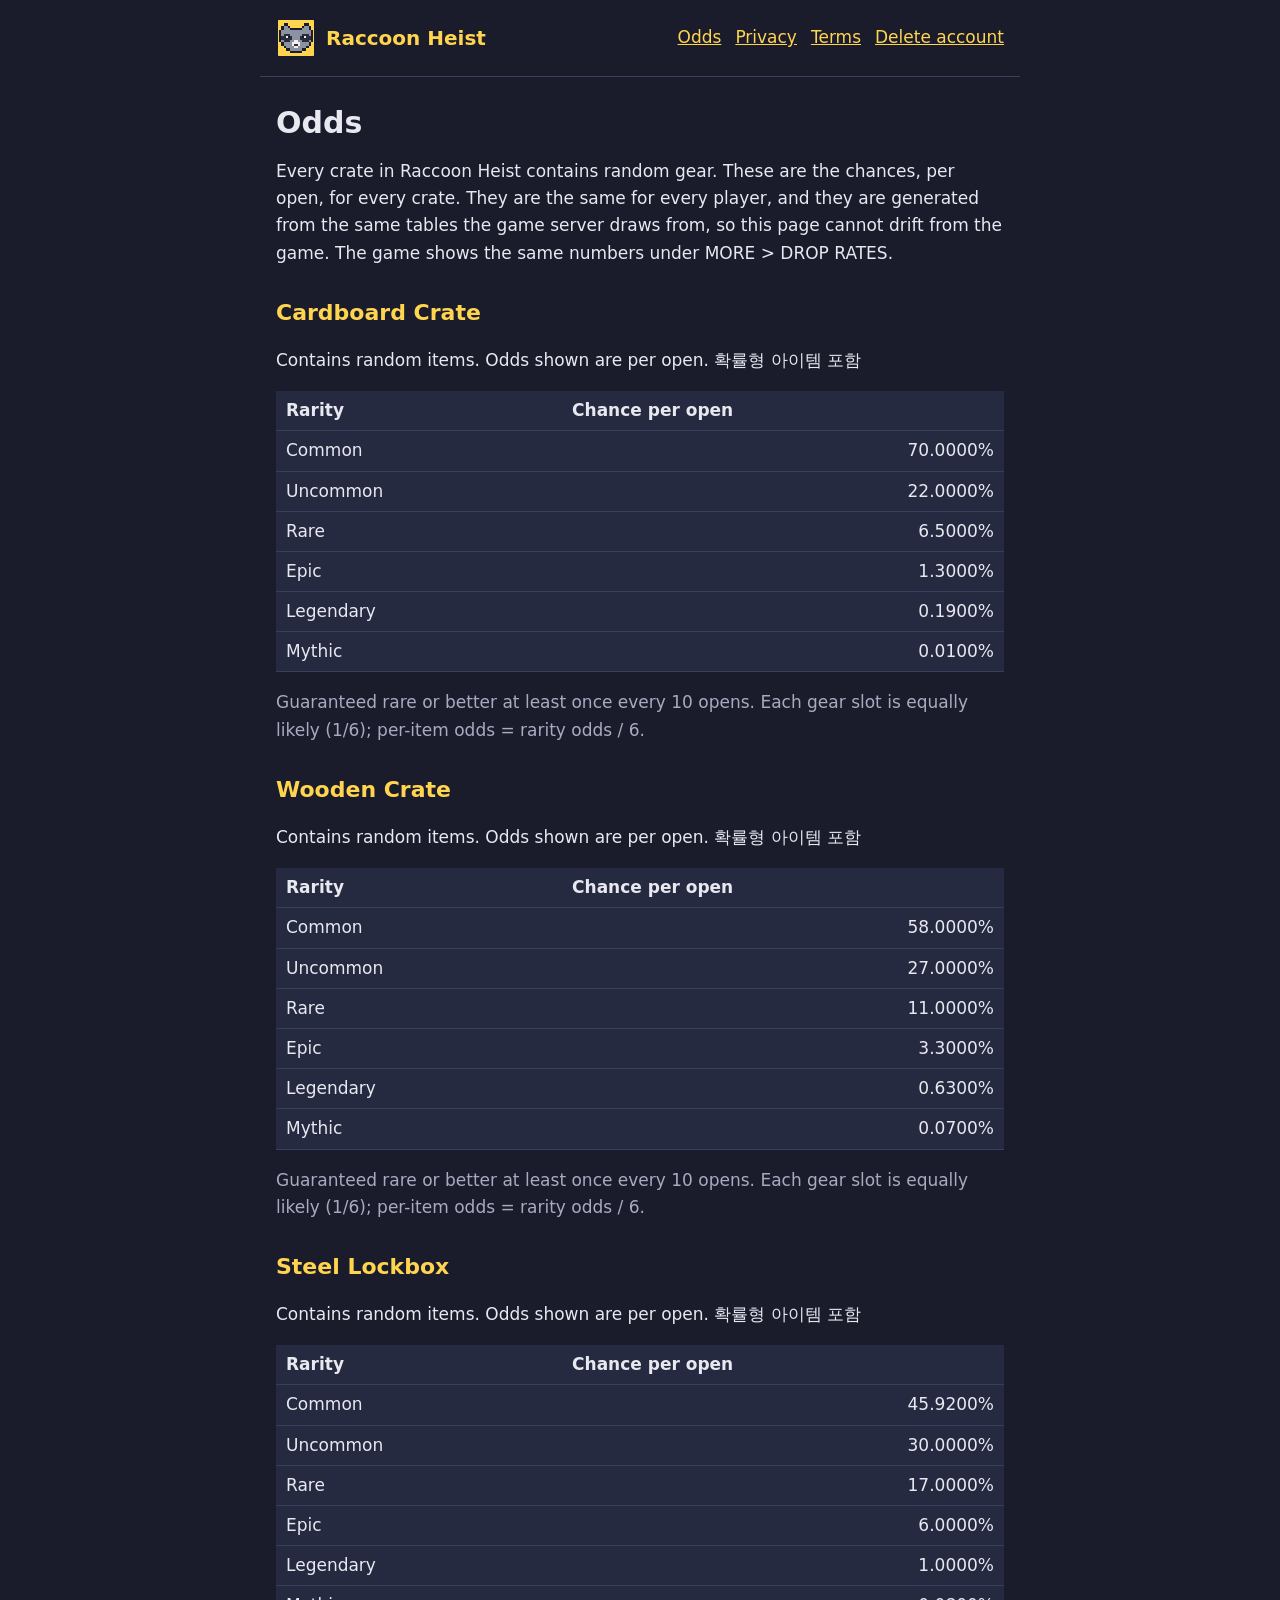
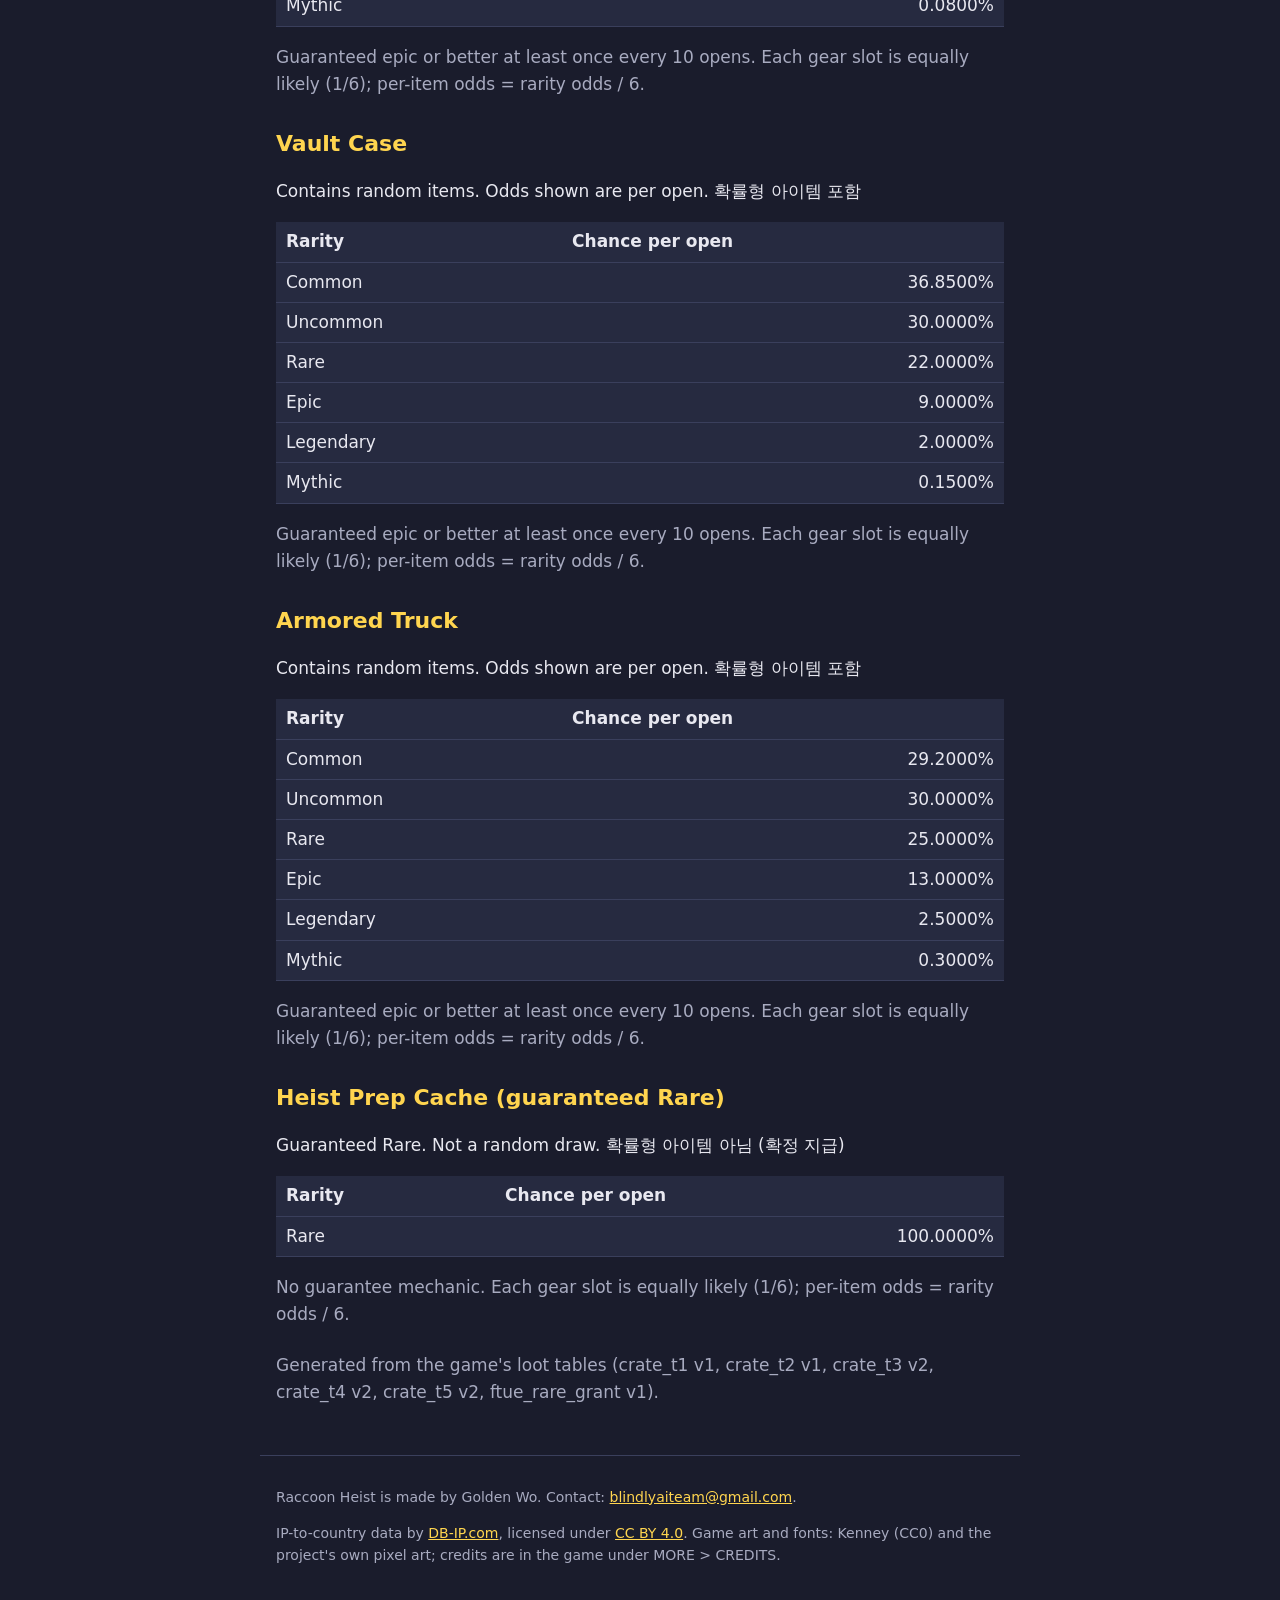
==== rates/index.html @ 93ea70d6 "site: publish from project-raccoon" ====
<!doctype html>
<html lang="en">
<head>
<meta charset="utf-8">
<meta name="viewport" content="width=device-width, initial-scale=1">
<title>Odds · Raccoon Heist</title>
<meta name="description" content="The published chance of every rarity in every crate of Raccoon Heist, generated from the game's own loot tables.">
<link rel="icon" type="image/png" href="/icon.png">
<link rel="stylesheet" href="/style.css">
</head>
<body>
<header>
  <a class="brand" href="/"><img src="/icon.png" alt="" width="40" height="40"> Raccoon Heist</a>
  <nav><a href="/rates/">Odds</a> <a href="/privacy/">Privacy</a> <a href="/terms/">Terms</a> <a href="/delete/">Delete account</a></nav>
</header>
<main>
<h1>Odds</h1>
<p>Every crate in Raccoon Heist contains random gear. These are the chances, per open, for every crate. They are the same for every player, and they are generated from the same tables the game server draws from, so this page cannot drift from the game. The game shows the same numbers under MORE &gt; DROP RATES.</p>
<section class="crate"><h2>Cardboard Crate</h2><p>Contains random items. Odds shown are per open. <span lang="ko">확률형 아이템 포함</span></p><table><thead><tr><th>Rarity</th><th class="num">Chance per open</th></tr></thead><tbody><tr><td>Common</td><td class="num">70.0000%</td></tr><tr><td>Uncommon</td><td class="num">22.0000%</td></tr><tr><td>Rare</td><td class="num">6.5000%</td></tr><tr><td>Epic</td><td class="num">1.3000%</td></tr><tr><td>Legendary</td><td class="num">0.1900%</td></tr><tr><td>Mythic</td><td class="num">0.0100%</td></tr></tbody></table><p class="muted">Guaranteed rare or better at least once every 10 opens. Each gear slot is equally likely (1/6); per-item odds = rarity odds / 6.</p></section>
<section class="crate"><h2>Wooden Crate</h2><p>Contains random items. Odds shown are per open. <span lang="ko">확률형 아이템 포함</span></p><table><thead><tr><th>Rarity</th><th class="num">Chance per open</th></tr></thead><tbody><tr><td>Common</td><td class="num">58.0000%</td></tr><tr><td>Uncommon</td><td class="num">27.0000%</td></tr><tr><td>Rare</td><td class="num">11.0000%</td></tr><tr><td>Epic</td><td class="num">3.3000%</td></tr><tr><td>Legendary</td><td class="num">0.6300%</td></tr><tr><td>Mythic</td><td class="num">0.0700%</td></tr></tbody></table><p class="muted">Guaranteed rare or better at least once every 10 opens. Each gear slot is equally likely (1/6); per-item odds = rarity odds / 6.</p></section>
<section class="crate"><h2>Steel Lockbox</h2><p>Contains random items. Odds shown are per open. <span lang="ko">확률형 아이템 포함</span></p><table><thead><tr><th>Rarity</th><th class="num">Chance per open</th></tr></thead><tbody><tr><td>Common</td><td class="num">45.9200%</td></tr><tr><td>Uncommon</td><td class="num">30.0000%</td></tr><tr><td>Rare</td><td class="num">17.0000%</td></tr><tr><td>Epic</td><td class="num">6.0000%</td></tr><tr><td>Legendary</td><td class="num">1.0000%</td></tr><tr><td>Mythic</td><td class="num">0.0800%</td></tr></tbody></table><p class="muted">Guaranteed epic or better at least once every 10 opens. Each gear slot is equally likely (1/6); per-item odds = rarity odds / 6.</p></section>
<section class="crate"><h2>Vault Case</h2><p>Contains random items. Odds shown are per open. <span lang="ko">확률형 아이템 포함</span></p><table><thead><tr><th>Rarity</th><th class="num">Chance per open</th></tr></thead><tbody><tr><td>Common</td><td class="num">36.8500%</td></tr><tr><td>Uncommon</td><td class="num">30.0000%</td></tr><tr><td>Rare</td><td class="num">22.0000%</td></tr><tr><td>Epic</td><td class="num">9.0000%</td></tr><tr><td>Legendary</td><td class="num">2.0000%</td></tr><tr><td>Mythic</td><td class="num">0.1500%</td></tr></tbody></table><p class="muted">Guaranteed epic or better at least once every 10 opens. Each gear slot is equally likely (1/6); per-item odds = rarity odds / 6.</p></section>
<section class="crate"><h2>Armored Truck</h2><p>Contains random items. Odds shown are per open. <span lang="ko">확률형 아이템 포함</span></p><table><thead><tr><th>Rarity</th><th class="num">Chance per open</th></tr></thead><tbody><tr><td>Common</td><td class="num">29.2000%</td></tr><tr><td>Uncommon</td><td class="num">30.0000%</td></tr><tr><td>Rare</td><td class="num">25.0000%</td></tr><tr><td>Epic</td><td class="num">13.0000%</td></tr><tr><td>Legendary</td><td class="num">2.5000%</td></tr><tr><td>Mythic</td><td class="num">0.3000%</td></tr></tbody></table><p class="muted">Guaranteed epic or better at least once every 10 opens. Each gear slot is equally likely (1/6); per-item odds = rarity odds / 6.</p></section>
<section class="crate"><h2>Heist Prep Cache (guaranteed Rare)</h2><p>Guaranteed Rare. Not a random draw. <span lang="ko">확률형 아이템 아님 (확정 지급)</span></p><table><thead><tr><th>Rarity</th><th class="num">Chance per open</th></tr></thead><tbody><tr><td>Rare</td><td class="num">100.0000%</td></tr></tbody></table><p class="muted">No guarantee mechanic. Each gear slot is equally likely (1/6); per-item odds = rarity odds / 6.</p></section>
<p class="muted">Generated from the game's loot tables (crate_t1 v1, crate_t2 v1, crate_t3 v2, crate_t4 v2, crate_t5 v2, ftue_rare_grant v1).</p>

</main>
<footer>
  <p>Raccoon Heist is made by Golden Wo. Contact: <a href="mailto:blindlyaiteam@gmail.com">blindlyaiteam@gmail.com</a>.</p>
  <p>IP-to-country data by <a href="https://db-ip.com">DB-IP.com</a>, licensed under <a href="https://creativecommons.org/licenses/by/4.0/">CC BY 4.0</a>. Game art and fonts: Kenney (CC0) and the project's own pixel art; credits are in the game under MORE &gt; CREDITS.</p>
</footer>
</body>
</html>
---- style.css ----
:root { --ink: #1a1c2c; --panel: #262a40; --text: #e8e8f0; --muted: #a8abc0; --gold: #ffd54f; --line: #3a3f5c; }
* { box-sizing: border-box; }
body { margin: 0; background: var(--ink); color: var(--text); font: 17px/1.6 system-ui, -apple-system, "Segoe UI", Roboto, sans-serif; }
header, main, footer { max-width: 760px; margin: 0 auto; padding: 0 16px; }
header { display: flex; flex-wrap: wrap; gap: 12px; align-items: center; justify-content: space-between; padding-top: 18px; padding-bottom: 18px; border-bottom: 1px solid var(--line); }
.brand { display: flex; align-items: center; gap: 10px; color: var(--gold); font-weight: 700; font-size: 20px; text-decoration: none; }
.brand img { image-rendering: pixelated; border-radius: 8px; }
nav { display: flex; flex-wrap: wrap; gap: 14px; }
a { color: var(--gold); }
h1 { font-size: 30px; line-height: 1.2; margin: 28px 0 8px; }
h2 { font-size: 22px; margin: 28px 0 8px; color: var(--gold); }
h3 { font-size: 18px; margin: 20px 0 6px; }
.updated, .muted { color: var(--muted); }
table { border-collapse: collapse; width: 100%; margin: 8px 0 4px; background: var(--panel); }
th, td { text-align: left; padding: 6px 10px; border-bottom: 1px solid var(--line); }
td.num { font-variant-numeric: tabular-nums; text-align: right; }
.crate { margin-bottom: 24px; }
.note { background: var(--panel); border-left: 4px solid var(--gold); padding: 10px 14px; }
footer { margin-top: 48px; padding-top: 16px; padding-bottom: 32px; border-top: 1px solid var(--line); color: var(--muted); font-size: 14px; }
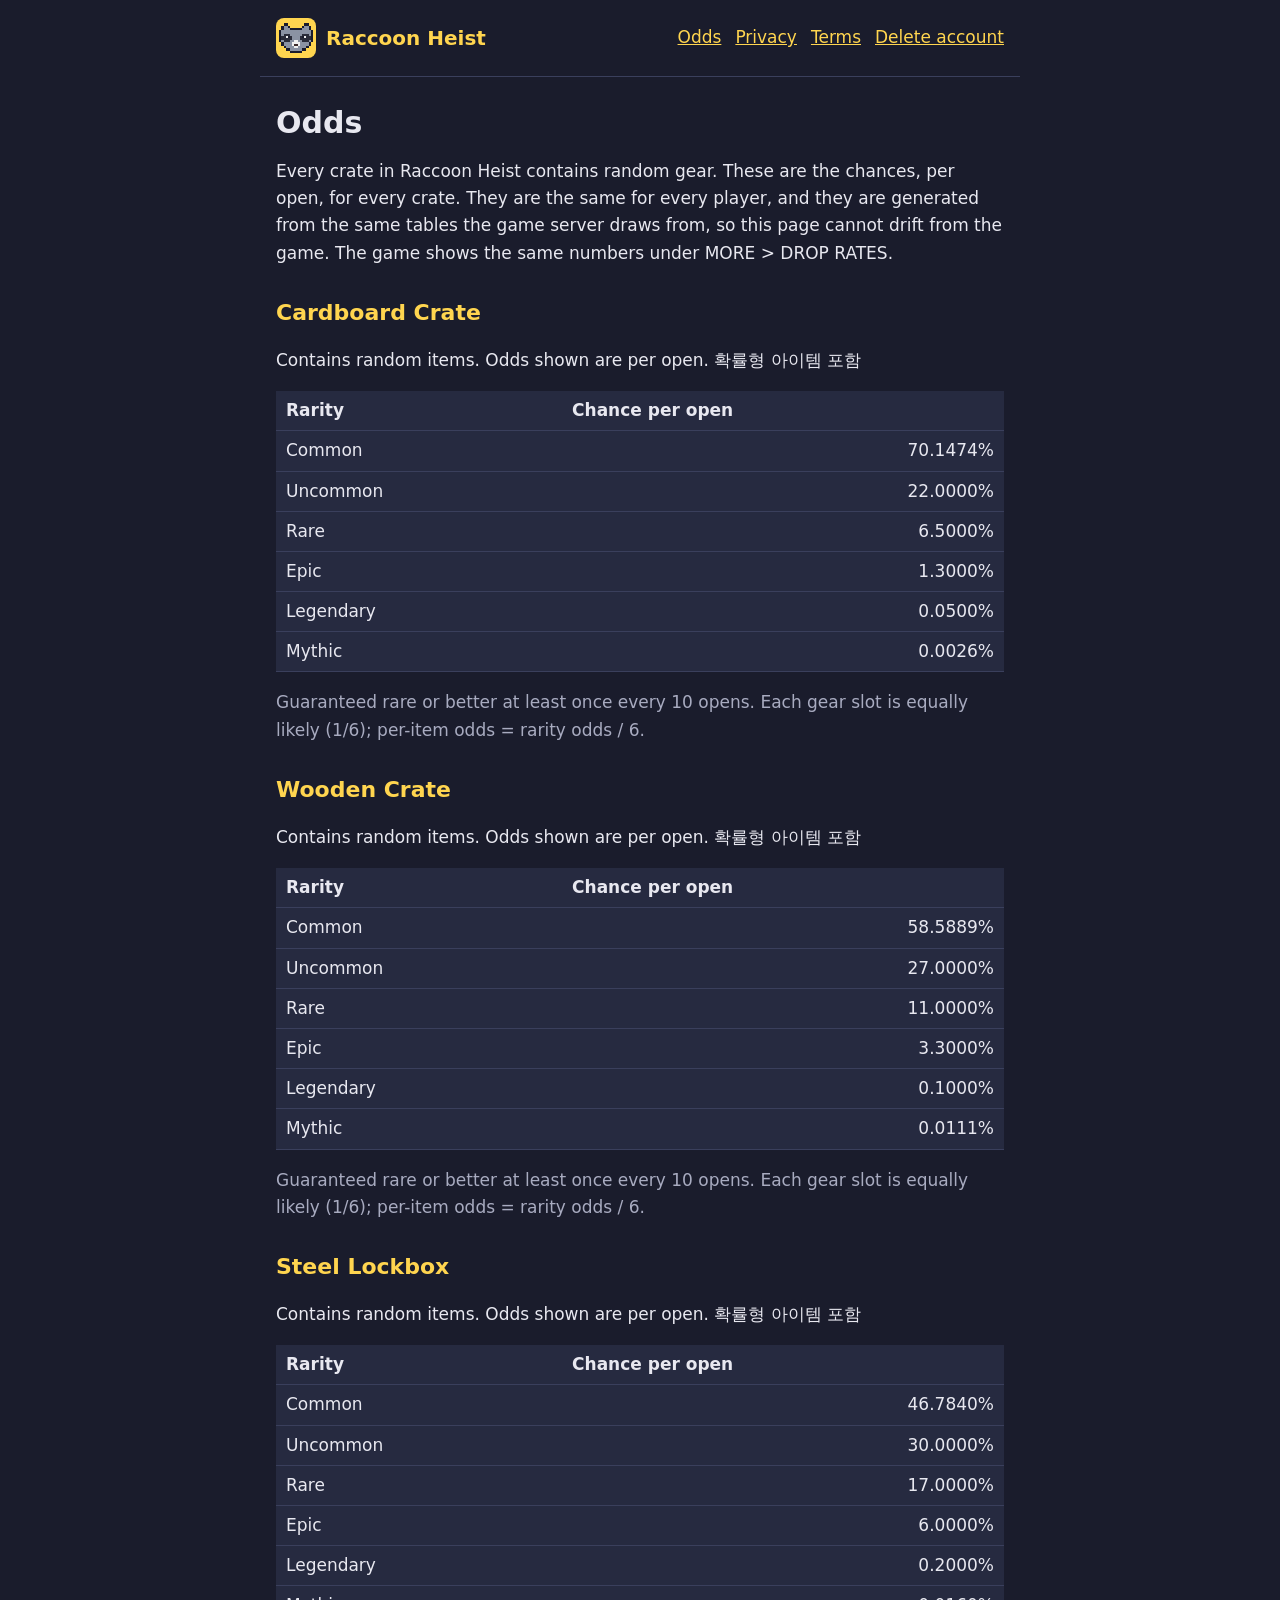
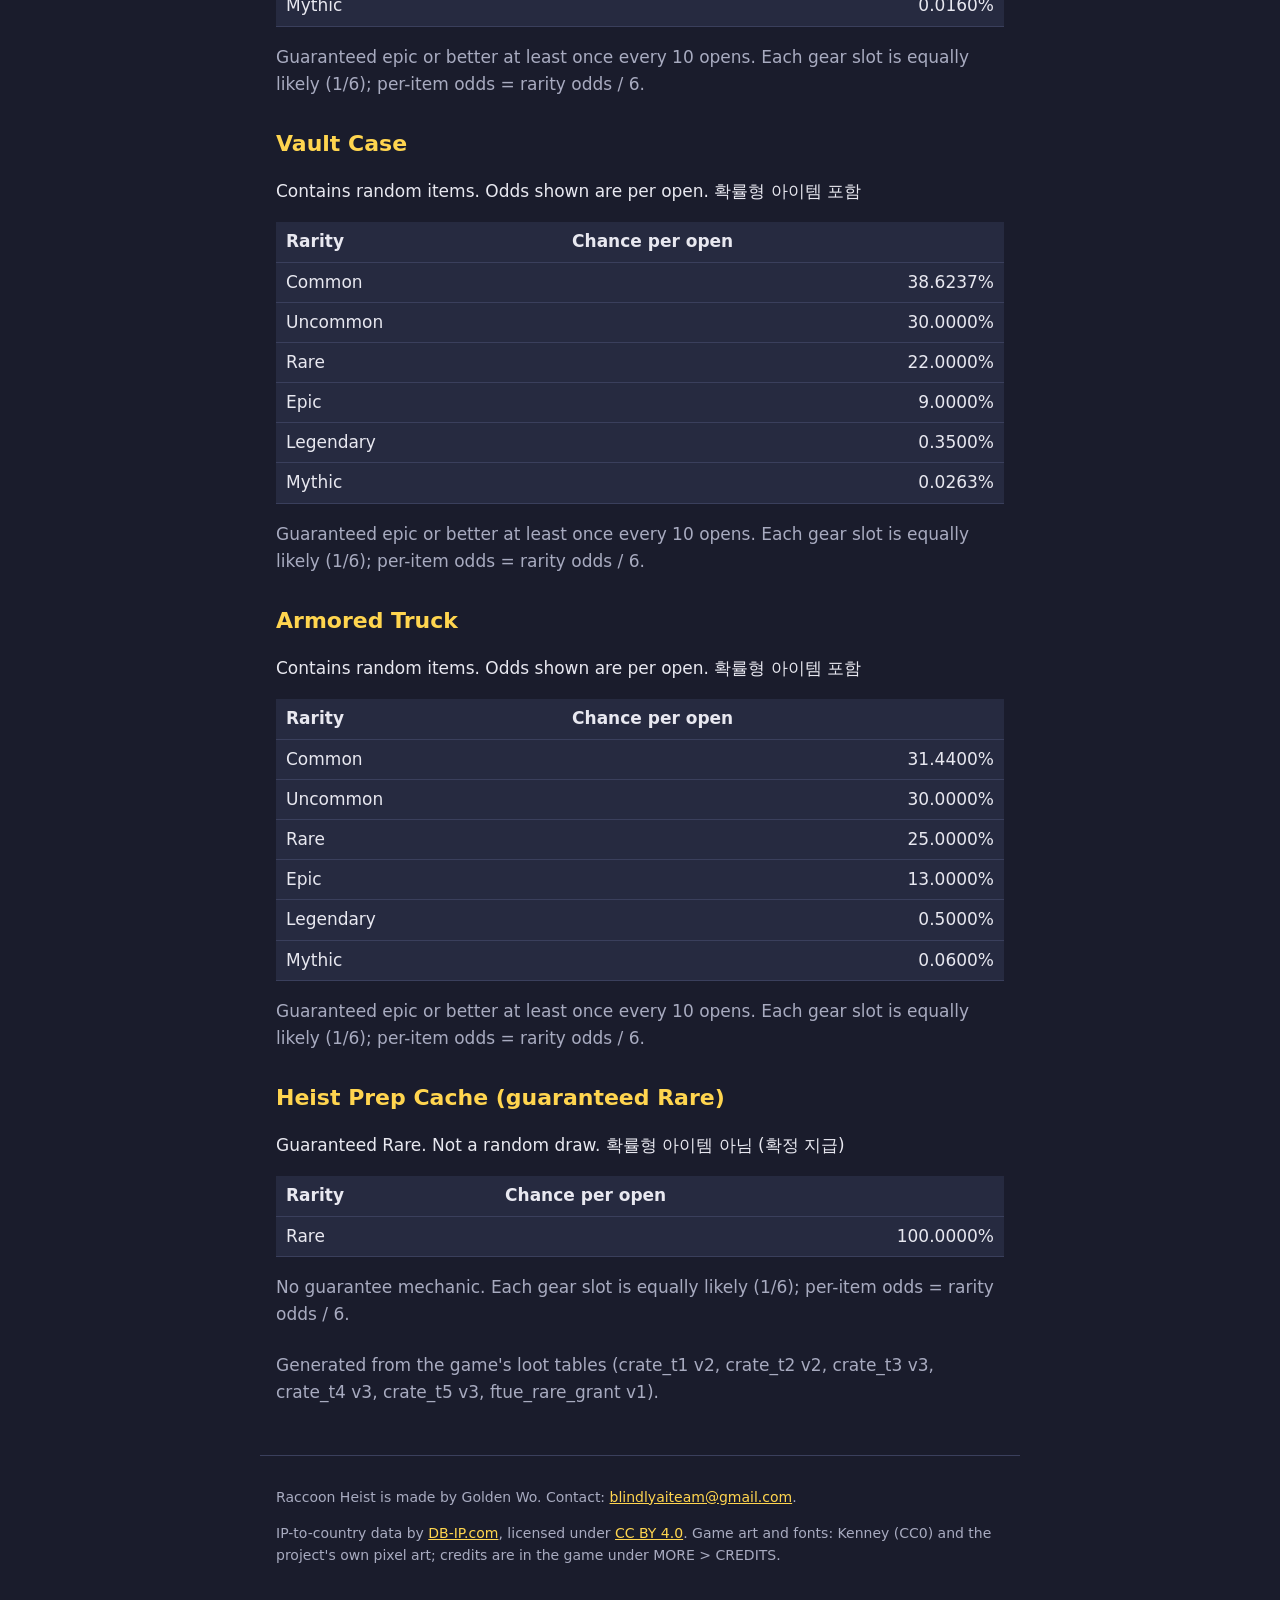
==== commit 906281de: "site: publish from project-raccoon" ====
--- a/rates/index.html
+++ b/rates/index.html
@@ -16,13 +16,13 @@
 <main>
 <h1>Odds</h1>
 <p>Every crate in Raccoon Heist contains random gear. These are the chances, per open, for every crate. They are the same for every player, and they are generated from the same tables the game server draws from, so this page cannot drift from the game. The game shows the same numbers under MORE &gt; DROP RATES.</p>
-<section class="crate"><h2>Cardboard Crate</h2><p>Contains random items. Odds shown are per open. <span lang="ko">확률형 아이템 포함</span></p><table><thead><tr><th>Rarity</th><th class="num">Chance per open</th></tr></thead><tbody><tr><td>Common</td><td class="num">70.0000%</td></tr><tr><td>Uncommon</td><td class="num">22.0000%</td></tr><tr><td>Rare</td><td class="num">6.5000%</td></tr><tr><td>Epic</td><td class="num">1.3000%</td></tr><tr><td>Legendary</td><td class="num">0.1900%</td></tr><tr><td>Mythic</td><td class="num">0.0100%</td></tr></tbody></table><p class="muted">Guaranteed rare or better at least once every 10 opens. Each gear slot is equally likely (1/6); per-item odds = rarity odds / 6.</p></section>
-<section class="crate"><h2>Wooden Crate</h2><p>Contains random items. Odds shown are per open. <span lang="ko">확률형 아이템 포함</span></p><table><thead><tr><th>Rarity</th><th class="num">Chance per open</th></tr></thead><tbody><tr><td>Common</td><td class="num">58.0000%</td></tr><tr><td>Uncommon</td><td class="num">27.0000%</td></tr><tr><td>Rare</td><td class="num">11.0000%</td></tr><tr><td>Epic</td><td class="num">3.3000%</td></tr><tr><td>Legendary</td><td class="num">0.6300%</td></tr><tr><td>Mythic</td><td class="num">0.0700%</td></tr></tbody></table><p class="muted">Guaranteed rare or better at least once every 10 opens. Each gear slot is equally likely (1/6); per-item odds = rarity odds / 6.</p></section>
-<section class="crate"><h2>Steel Lockbox</h2><p>Contains random items. Odds shown are per open. <span lang="ko">확률형 아이템 포함</span></p><table><thead><tr><th>Rarity</th><th class="num">Chance per open</th></tr></thead><tbody><tr><td>Common</td><td class="num">45.9200%</td></tr><tr><td>Uncommon</td><td class="num">30.0000%</td></tr><tr><td>Rare</td><td class="num">17.0000%</td></tr><tr><td>Epic</td><td class="num">6.0000%</td></tr><tr><td>Legendary</td><td class="num">1.0000%</td></tr><tr><td>Mythic</td><td class="num">0.0800%</td></tr></tbody></table><p class="muted">Guaranteed epic or better at least once every 10 opens. Each gear slot is equally likely (1/6); per-item odds = rarity odds / 6.</p></section>
-<section class="crate"><h2>Vault Case</h2><p>Contains random items. Odds shown are per open. <span lang="ko">확률형 아이템 포함</span></p><table><thead><tr><th>Rarity</th><th class="num">Chance per open</th></tr></thead><tbody><tr><td>Common</td><td class="num">36.8500%</td></tr><tr><td>Uncommon</td><td class="num">30.0000%</td></tr><tr><td>Rare</td><td class="num">22.0000%</td></tr><tr><td>Epic</td><td class="num">9.0000%</td></tr><tr><td>Legendary</td><td class="num">2.0000%</td></tr><tr><td>Mythic</td><td class="num">0.1500%</td></tr></tbody></table><p class="muted">Guaranteed epic or better at least once every 10 opens. Each gear slot is equally likely (1/6); per-item odds = rarity odds / 6.</p></section>
-<section class="crate"><h2>Armored Truck</h2><p>Contains random items. Odds shown are per open. <span lang="ko">확률형 아이템 포함</span></p><table><thead><tr><th>Rarity</th><th class="num">Chance per open</th></tr></thead><tbody><tr><td>Common</td><td class="num">29.2000%</td></tr><tr><td>Uncommon</td><td class="num">30.0000%</td></tr><tr><td>Rare</td><td class="num">25.0000%</td></tr><tr><td>Epic</td><td class="num">13.0000%</td></tr><tr><td>Legendary</td><td class="num">2.5000%</td></tr><tr><td>Mythic</td><td class="num">0.3000%</td></tr></tbody></table><p class="muted">Guaranteed epic or better at least once every 10 opens. Each gear slot is equally likely (1/6); per-item odds = rarity odds / 6.</p></section>
+<section class="crate"><h2>Cardboard Crate</h2><p>Contains random items. Odds shown are per open. <span lang="ko">확률형 아이템 포함</span></p><table><thead><tr><th>Rarity</th><th class="num">Chance per open</th></tr></thead><tbody><tr><td>Common</td><td class="num">70.1474%</td></tr><tr><td>Uncommon</td><td class="num">22.0000%</td></tr><tr><td>Rare</td><td class="num">6.5000%</td></tr><tr><td>Epic</td><td class="num">1.3000%</td></tr><tr><td>Legendary</td><td class="num">0.0500%</td></tr><tr><td>Mythic</td><td class="num">0.0026%</td></tr></tbody></table><p class="muted">Guaranteed rare or better at least once every 10 opens. Each gear slot is equally likely (1/6); per-item odds = rarity odds / 6.</p></section>
+<section class="crate"><h2>Wooden Crate</h2><p>Contains random items. Odds shown are per open. <span lang="ko">확률형 아이템 포함</span></p><table><thead><tr><th>Rarity</th><th class="num">Chance per open</th></tr></thead><tbody><tr><td>Common</td><td class="num">58.5889%</td></tr><tr><td>Uncommon</td><td class="num">27.0000%</td></tr><tr><td>Rare</td><td class="num">11.0000%</td></tr><tr><td>Epic</td><td class="num">3.3000%</td></tr><tr><td>Legendary</td><td class="num">0.1000%</td></tr><tr><td>Mythic</td><td class="num">0.0111%</td></tr></tbody></table><p class="muted">Guaranteed rare or better at least once every 10 opens. Each gear slot is equally likely (1/6); per-item odds = rarity odds / 6.</p></section>
+<section class="crate"><h2>Steel Lockbox</h2><p>Contains random items. Odds shown are per open. <span lang="ko">확률형 아이템 포함</span></p><table><thead><tr><th>Rarity</th><th class="num">Chance per open</th></tr></thead><tbody><tr><td>Common</td><td class="num">46.7840%</td></tr><tr><td>Uncommon</td><td class="num">30.0000%</td></tr><tr><td>Rare</td><td class="num">17.0000%</td></tr><tr><td>Epic</td><td class="num">6.0000%</td></tr><tr><td>Legendary</td><td class="num">0.2000%</td></tr><tr><td>Mythic</td><td class="num">0.0160%</td></tr></tbody></table><p class="muted">Guaranteed epic or better at least once every 10 opens. Each gear slot is equally likely (1/6); per-item odds = rarity odds / 6.</p></section>
+<section class="crate"><h2>Vault Case</h2><p>Contains random items. Odds shown are per open. <span lang="ko">확률형 아이템 포함</span></p><table><thead><tr><th>Rarity</th><th class="num">Chance per open</th></tr></thead><tbody><tr><td>Common</td><td class="num">38.6237%</td></tr><tr><td>Uncommon</td><td class="num">30.0000%</td></tr><tr><td>Rare</td><td class="num">22.0000%</td></tr><tr><td>Epic</td><td class="num">9.0000%</td></tr><tr><td>Legendary</td><td class="num">0.3500%</td></tr><tr><td>Mythic</td><td class="num">0.0263%</td></tr></tbody></table><p class="muted">Guaranteed epic or better at least once every 10 opens. Each gear slot is equally likely (1/6); per-item odds = rarity odds / 6.</p></section>
+<section class="crate"><h2>Armored Truck</h2><p>Contains random items. Odds shown are per open. <span lang="ko">확률형 아이템 포함</span></p><table><thead><tr><th>Rarity</th><th class="num">Chance per open</th></tr></thead><tbody><tr><td>Common</td><td class="num">31.4400%</td></tr><tr><td>Uncommon</td><td class="num">30.0000%</td></tr><tr><td>Rare</td><td class="num">25.0000%</td></tr><tr><td>Epic</td><td class="num">13.0000%</td></tr><tr><td>Legendary</td><td class="num">0.5000%</td></tr><tr><td>Mythic</td><td class="num">0.0600%</td></tr></tbody></table><p class="muted">Guaranteed epic or better at least once every 10 opens. Each gear slot is equally likely (1/6); per-item odds = rarity odds / 6.</p></section>
 <section class="crate"><h2>Heist Prep Cache (guaranteed Rare)</h2><p>Guaranteed Rare. Not a random draw. <span lang="ko">확률형 아이템 아님 (확정 지급)</span></p><table><thead><tr><th>Rarity</th><th class="num">Chance per open</th></tr></thead><tbody><tr><td>Rare</td><td class="num">100.0000%</td></tr></tbody></table><p class="muted">No guarantee mechanic. Each gear slot is equally likely (1/6); per-item odds = rarity odds / 6.</p></section>
-<p class="muted">Generated from the game's loot tables (crate_t1 v1, crate_t2 v1, crate_t3 v2, crate_t4 v2, crate_t5 v2, ftue_rare_grant v1).</p>
+<p class="muted">Generated from the game's loot tables (crate_t1 v2, crate_t2 v2, crate_t3 v3, crate_t4 v3, crate_t5 v3, ftue_rare_grant v1).</p>
 
 </main>
 <footer>
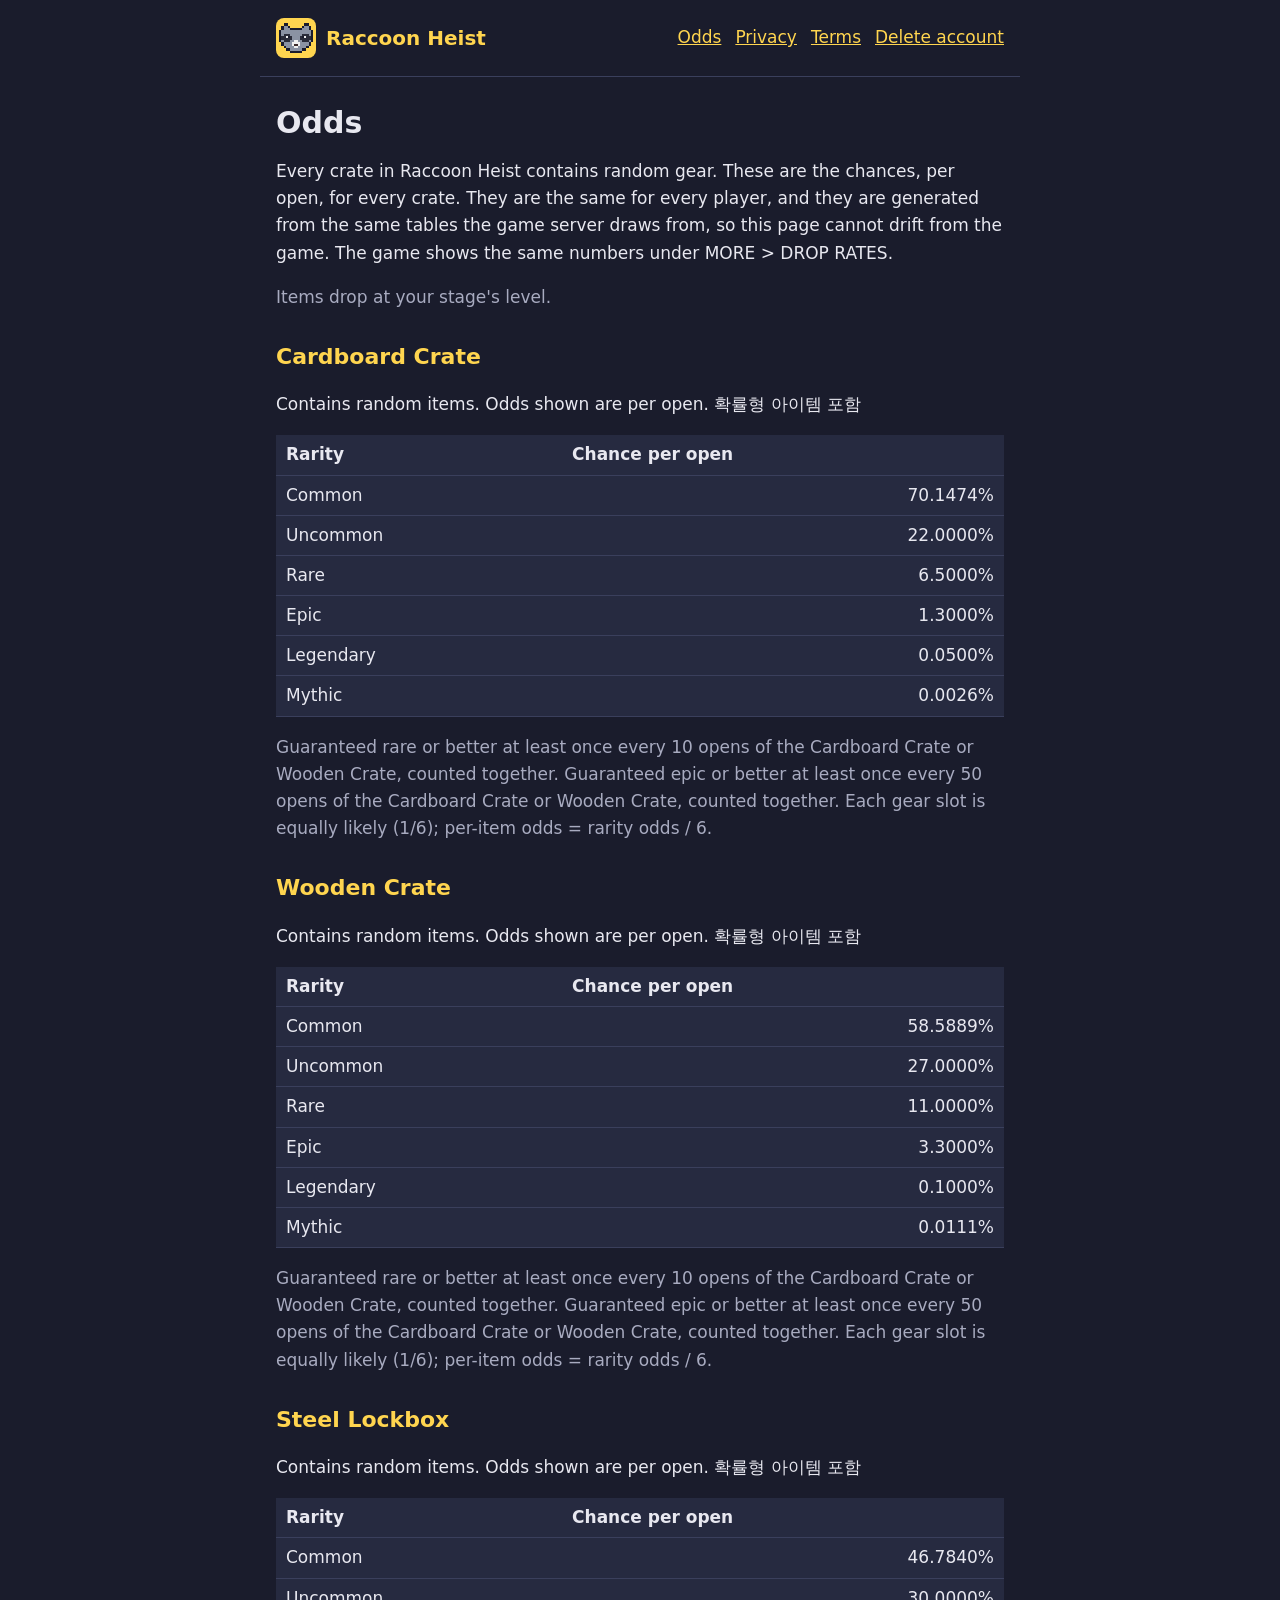
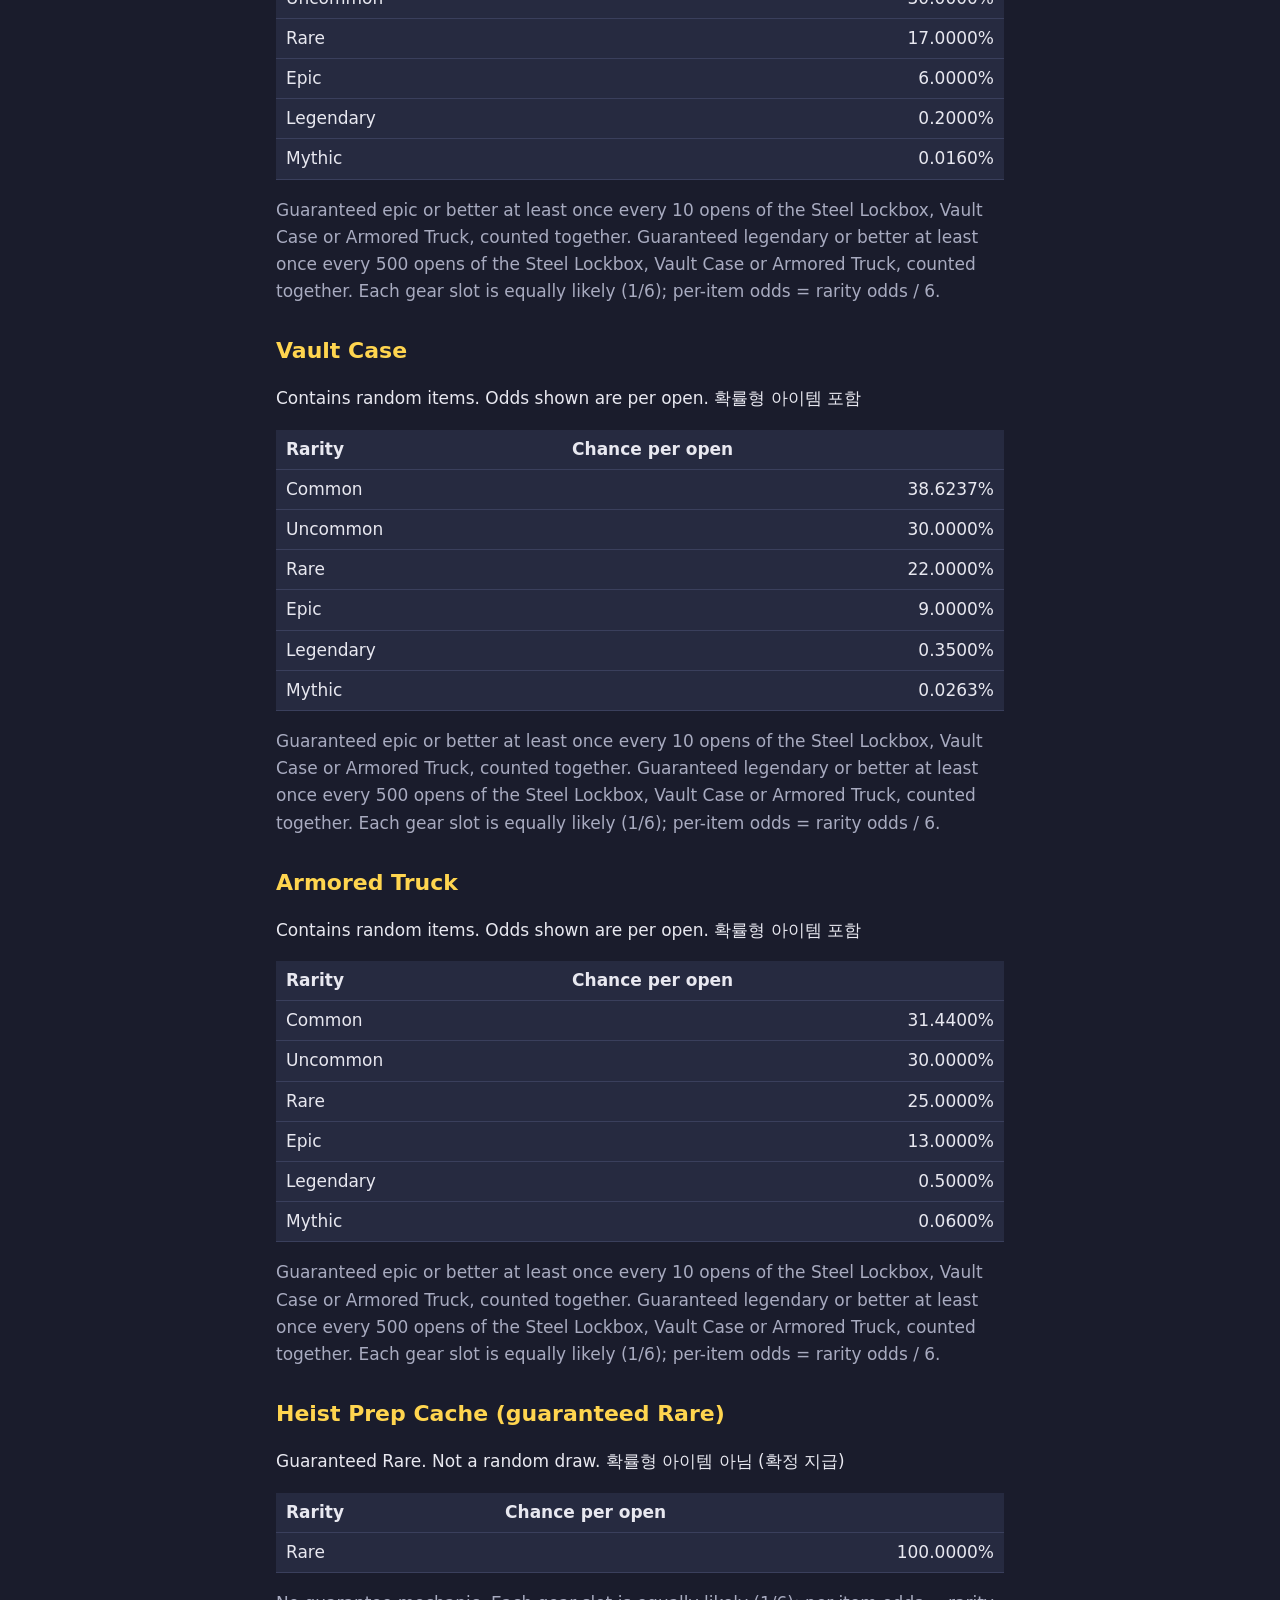
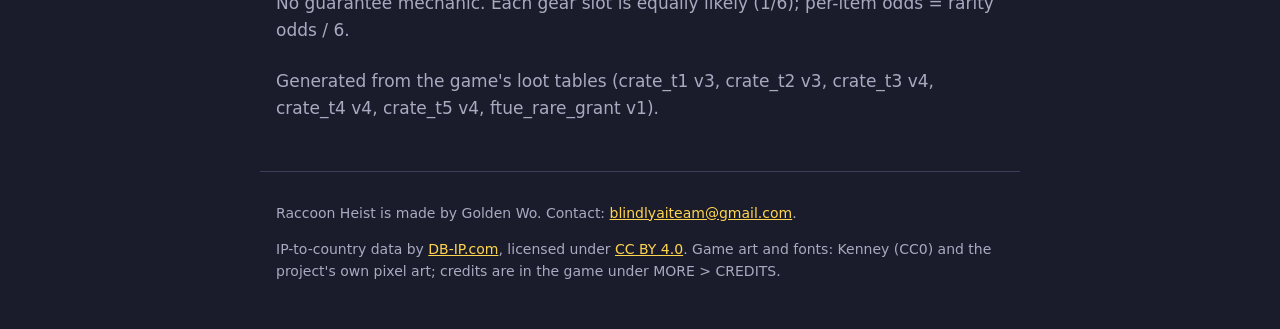
==== commit 5efed335: "site: publish from project-raccoon" ====
--- a/rates/index.html
+++ b/rates/index.html
@@ -16,13 +16,14 @@
 <main>
 <h1>Odds</h1>
 <p>Every crate in Raccoon Heist contains random gear. These are the chances, per open, for every crate. They are the same for every player, and they are generated from the same tables the game server draws from, so this page cannot drift from the game. The game shows the same numbers under MORE &gt; DROP RATES.</p>
-<section class="crate"><h2>Cardboard Crate</h2><p>Contains random items. Odds shown are per open. <span lang="ko">확률형 아이템 포함</span></p><table><thead><tr><th>Rarity</th><th class="num">Chance per open</th></tr></thead><tbody><tr><td>Common</td><td class="num">70.1474%</td></tr><tr><td>Uncommon</td><td class="num">22.0000%</td></tr><tr><td>Rare</td><td class="num">6.5000%</td></tr><tr><td>Epic</td><td class="num">1.3000%</td></tr><tr><td>Legendary</td><td class="num">0.0500%</td></tr><tr><td>Mythic</td><td class="num">0.0026%</td></tr></tbody></table><p class="muted">Guaranteed rare or better at least once every 10 opens. Each gear slot is equally likely (1/6); per-item odds = rarity odds / 6.</p></section>
-<section class="crate"><h2>Wooden Crate</h2><p>Contains random items. Odds shown are per open. <span lang="ko">확률형 아이템 포함</span></p><table><thead><tr><th>Rarity</th><th class="num">Chance per open</th></tr></thead><tbody><tr><td>Common</td><td class="num">58.5889%</td></tr><tr><td>Uncommon</td><td class="num">27.0000%</td></tr><tr><td>Rare</td><td class="num">11.0000%</td></tr><tr><td>Epic</td><td class="num">3.3000%</td></tr><tr><td>Legendary</td><td class="num">0.1000%</td></tr><tr><td>Mythic</td><td class="num">0.0111%</td></tr></tbody></table><p class="muted">Guaranteed rare or better at least once every 10 opens. Each gear slot is equally likely (1/6); per-item odds = rarity odds / 6.</p></section>
-<section class="crate"><h2>Steel Lockbox</h2><p>Contains random items. Odds shown are per open. <span lang="ko">확률형 아이템 포함</span></p><table><thead><tr><th>Rarity</th><th class="num">Chance per open</th></tr></thead><tbody><tr><td>Common</td><td class="num">46.7840%</td></tr><tr><td>Uncommon</td><td class="num">30.0000%</td></tr><tr><td>Rare</td><td class="num">17.0000%</td></tr><tr><td>Epic</td><td class="num">6.0000%</td></tr><tr><td>Legendary</td><td class="num">0.2000%</td></tr><tr><td>Mythic</td><td class="num">0.0160%</td></tr></tbody></table><p class="muted">Guaranteed epic or better at least once every 10 opens. Each gear slot is equally likely (1/6); per-item odds = rarity odds / 6.</p></section>
-<section class="crate"><h2>Vault Case</h2><p>Contains random items. Odds shown are per open. <span lang="ko">확률형 아이템 포함</span></p><table><thead><tr><th>Rarity</th><th class="num">Chance per open</th></tr></thead><tbody><tr><td>Common</td><td class="num">38.6237%</td></tr><tr><td>Uncommon</td><td class="num">30.0000%</td></tr><tr><td>Rare</td><td class="num">22.0000%</td></tr><tr><td>Epic</td><td class="num">9.0000%</td></tr><tr><td>Legendary</td><td class="num">0.3500%</td></tr><tr><td>Mythic</td><td class="num">0.0263%</td></tr></tbody></table><p class="muted">Guaranteed epic or better at least once every 10 opens. Each gear slot is equally likely (1/6); per-item odds = rarity odds / 6.</p></section>
-<section class="crate"><h2>Armored Truck</h2><p>Contains random items. Odds shown are per open. <span lang="ko">확률형 아이템 포함</span></p><table><thead><tr><th>Rarity</th><th class="num">Chance per open</th></tr></thead><tbody><tr><td>Common</td><td class="num">31.4400%</td></tr><tr><td>Uncommon</td><td class="num">30.0000%</td></tr><tr><td>Rare</td><td class="num">25.0000%</td></tr><tr><td>Epic</td><td class="num">13.0000%</td></tr><tr><td>Legendary</td><td class="num">0.5000%</td></tr><tr><td>Mythic</td><td class="num">0.0600%</td></tr></tbody></table><p class="muted">Guaranteed epic or better at least once every 10 opens. Each gear slot is equally likely (1/6); per-item odds = rarity odds / 6.</p></section>
+<p class="muted">Items drop at your stage's level.</p>
+<section class="crate"><h2>Cardboard Crate</h2><p>Contains random items. Odds shown are per open. <span lang="ko">확률형 아이템 포함</span></p><table><thead><tr><th>Rarity</th><th class="num">Chance per open</th></tr></thead><tbody><tr><td>Common</td><td class="num">70.1474%</td></tr><tr><td>Uncommon</td><td class="num">22.0000%</td></tr><tr><td>Rare</td><td class="num">6.5000%</td></tr><tr><td>Epic</td><td class="num">1.3000%</td></tr><tr><td>Legendary</td><td class="num">0.0500%</td></tr><tr><td>Mythic</td><td class="num">0.0026%</td></tr></tbody></table><p class="muted">Guaranteed rare or better at least once every 10 opens of the Cardboard Crate or Wooden Crate, counted together. Guaranteed epic or better at least once every 50 opens of the Cardboard Crate or Wooden Crate, counted together. Each gear slot is equally likely (1/6); per-item odds = rarity odds / 6.</p></section>
+<section class="crate"><h2>Wooden Crate</h2><p>Contains random items. Odds shown are per open. <span lang="ko">확률형 아이템 포함</span></p><table><thead><tr><th>Rarity</th><th class="num">Chance per open</th></tr></thead><tbody><tr><td>Common</td><td class="num">58.5889%</td></tr><tr><td>Uncommon</td><td class="num">27.0000%</td></tr><tr><td>Rare</td><td class="num">11.0000%</td></tr><tr><td>Epic</td><td class="num">3.3000%</td></tr><tr><td>Legendary</td><td class="num">0.1000%</td></tr><tr><td>Mythic</td><td class="num">0.0111%</td></tr></tbody></table><p class="muted">Guaranteed rare or better at least once every 10 opens of the Cardboard Crate or Wooden Crate, counted together. Guaranteed epic or better at least once every 50 opens of the Cardboard Crate or Wooden Crate, counted together. Each gear slot is equally likely (1/6); per-item odds = rarity odds / 6.</p></section>
+<section class="crate"><h2>Steel Lockbox</h2><p>Contains random items. Odds shown are per open. <span lang="ko">확률형 아이템 포함</span></p><table><thead><tr><th>Rarity</th><th class="num">Chance per open</th></tr></thead><tbody><tr><td>Common</td><td class="num">46.7840%</td></tr><tr><td>Uncommon</td><td class="num">30.0000%</td></tr><tr><td>Rare</td><td class="num">17.0000%</td></tr><tr><td>Epic</td><td class="num">6.0000%</td></tr><tr><td>Legendary</td><td class="num">0.2000%</td></tr><tr><td>Mythic</td><td class="num">0.0160%</td></tr></tbody></table><p class="muted">Guaranteed epic or better at least once every 10 opens of the Steel Lockbox, Vault Case or Armored Truck, counted together. Guaranteed legendary or better at least once every 500 opens of the Steel Lockbox, Vault Case or Armored Truck, counted together. Each gear slot is equally likely (1/6); per-item odds = rarity odds / 6.</p></section>
+<section class="crate"><h2>Vault Case</h2><p>Contains random items. Odds shown are per open. <span lang="ko">확률형 아이템 포함</span></p><table><thead><tr><th>Rarity</th><th class="num">Chance per open</th></tr></thead><tbody><tr><td>Common</td><td class="num">38.6237%</td></tr><tr><td>Uncommon</td><td class="num">30.0000%</td></tr><tr><td>Rare</td><td class="num">22.0000%</td></tr><tr><td>Epic</td><td class="num">9.0000%</td></tr><tr><td>Legendary</td><td class="num">0.3500%</td></tr><tr><td>Mythic</td><td class="num">0.0263%</td></tr></tbody></table><p class="muted">Guaranteed epic or better at least once every 10 opens of the Steel Lockbox, Vault Case or Armored Truck, counted together. Guaranteed legendary or better at least once every 500 opens of the Steel Lockbox, Vault Case or Armored Truck, counted together. Each gear slot is equally likely (1/6); per-item odds = rarity odds / 6.</p></section>
+<section class="crate"><h2>Armored Truck</h2><p>Contains random items. Odds shown are per open. <span lang="ko">확률형 아이템 포함</span></p><table><thead><tr><th>Rarity</th><th class="num">Chance per open</th></tr></thead><tbody><tr><td>Common</td><td class="num">31.4400%</td></tr><tr><td>Uncommon</td><td class="num">30.0000%</td></tr><tr><td>Rare</td><td class="num">25.0000%</td></tr><tr><td>Epic</td><td class="num">13.0000%</td></tr><tr><td>Legendary</td><td class="num">0.5000%</td></tr><tr><td>Mythic</td><td class="num">0.0600%</td></tr></tbody></table><p class="muted">Guaranteed epic or better at least once every 10 opens of the Steel Lockbox, Vault Case or Armored Truck, counted together. Guaranteed legendary or better at least once every 500 opens of the Steel Lockbox, Vault Case or Armored Truck, counted together. Each gear slot is equally likely (1/6); per-item odds = rarity odds / 6.</p></section>
 <section class="crate"><h2>Heist Prep Cache (guaranteed Rare)</h2><p>Guaranteed Rare. Not a random draw. <span lang="ko">확률형 아이템 아님 (확정 지급)</span></p><table><thead><tr><th>Rarity</th><th class="num">Chance per open</th></tr></thead><tbody><tr><td>Rare</td><td class="num">100.0000%</td></tr></tbody></table><p class="muted">No guarantee mechanic. Each gear slot is equally likely (1/6); per-item odds = rarity odds / 6.</p></section>
-<p class="muted">Generated from the game's loot tables (crate_t1 v2, crate_t2 v2, crate_t3 v3, crate_t4 v3, crate_t5 v3, ftue_rare_grant v1).</p>
+<p class="muted">Generated from the game's loot tables (crate_t1 v3, crate_t2 v3, crate_t3 v4, crate_t4 v4, crate_t5 v4, ftue_rare_grant v1).</p>
 
 </main>
 <footer>
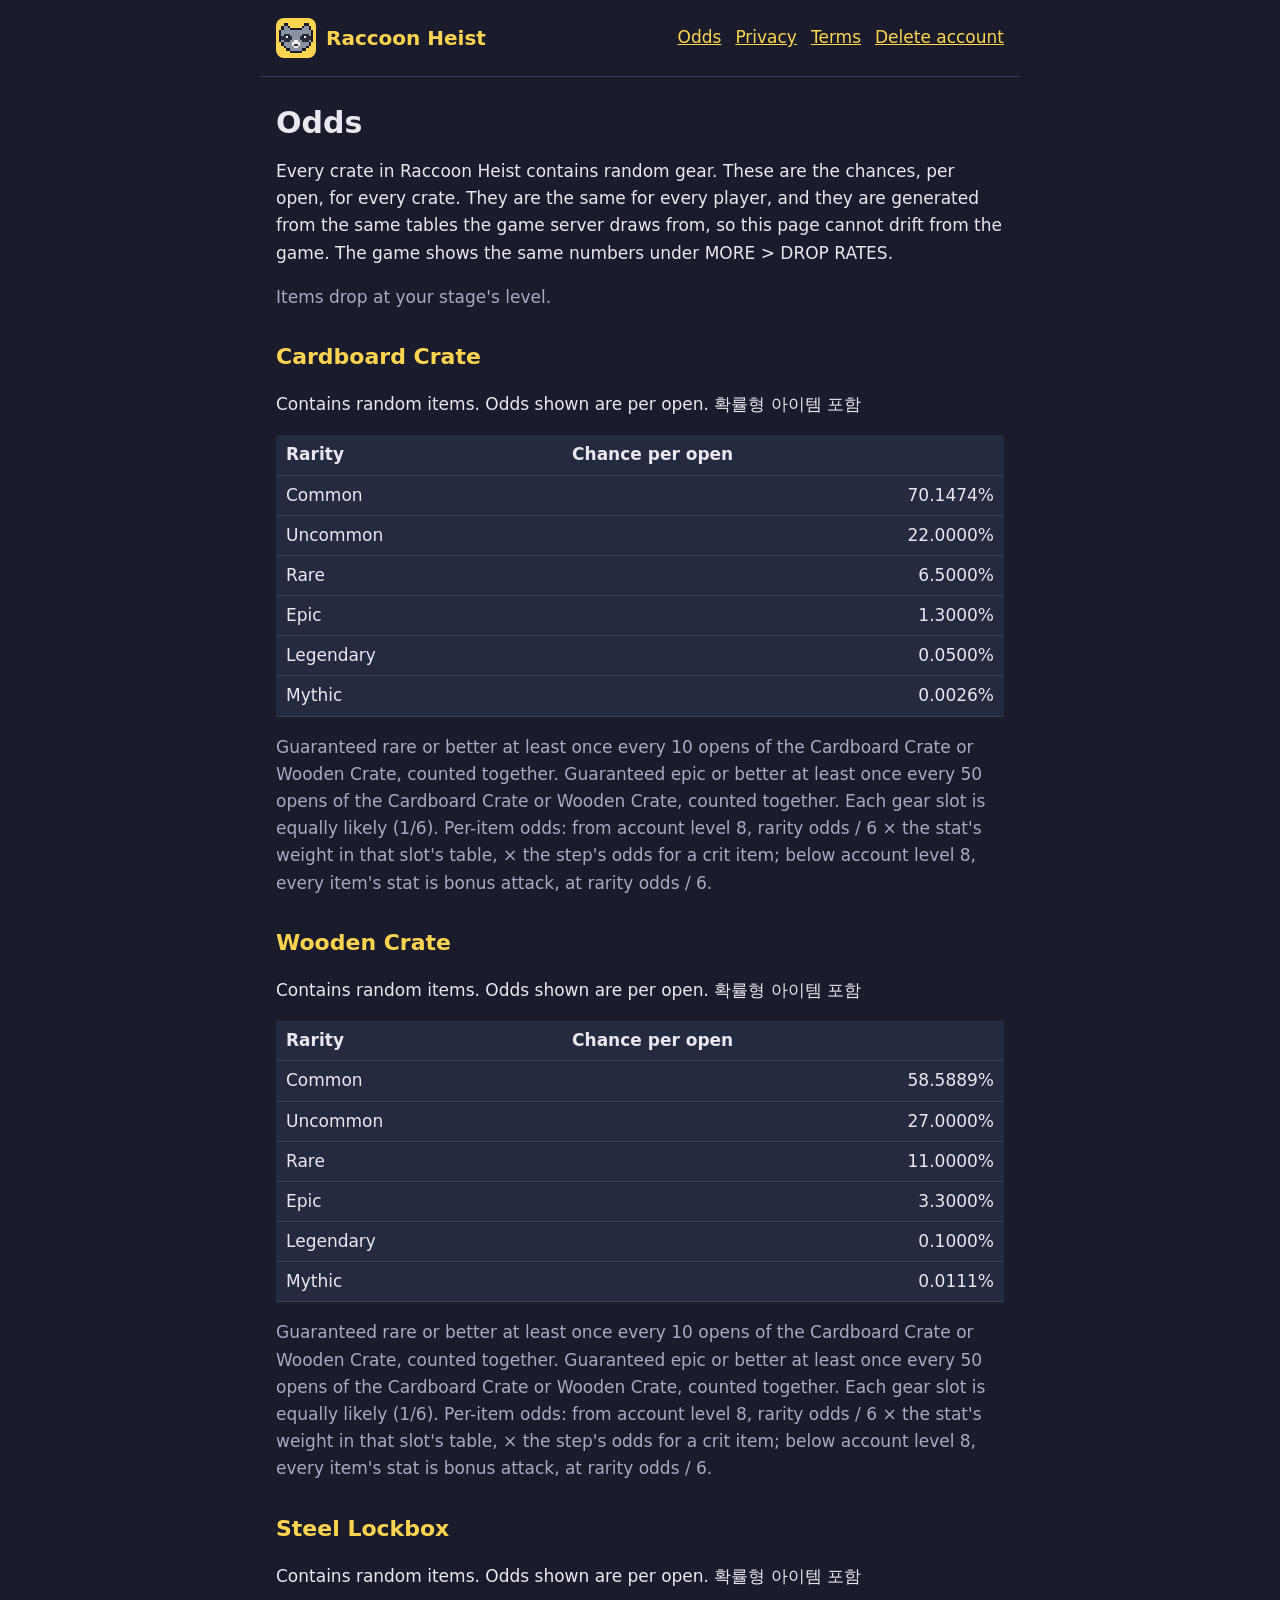
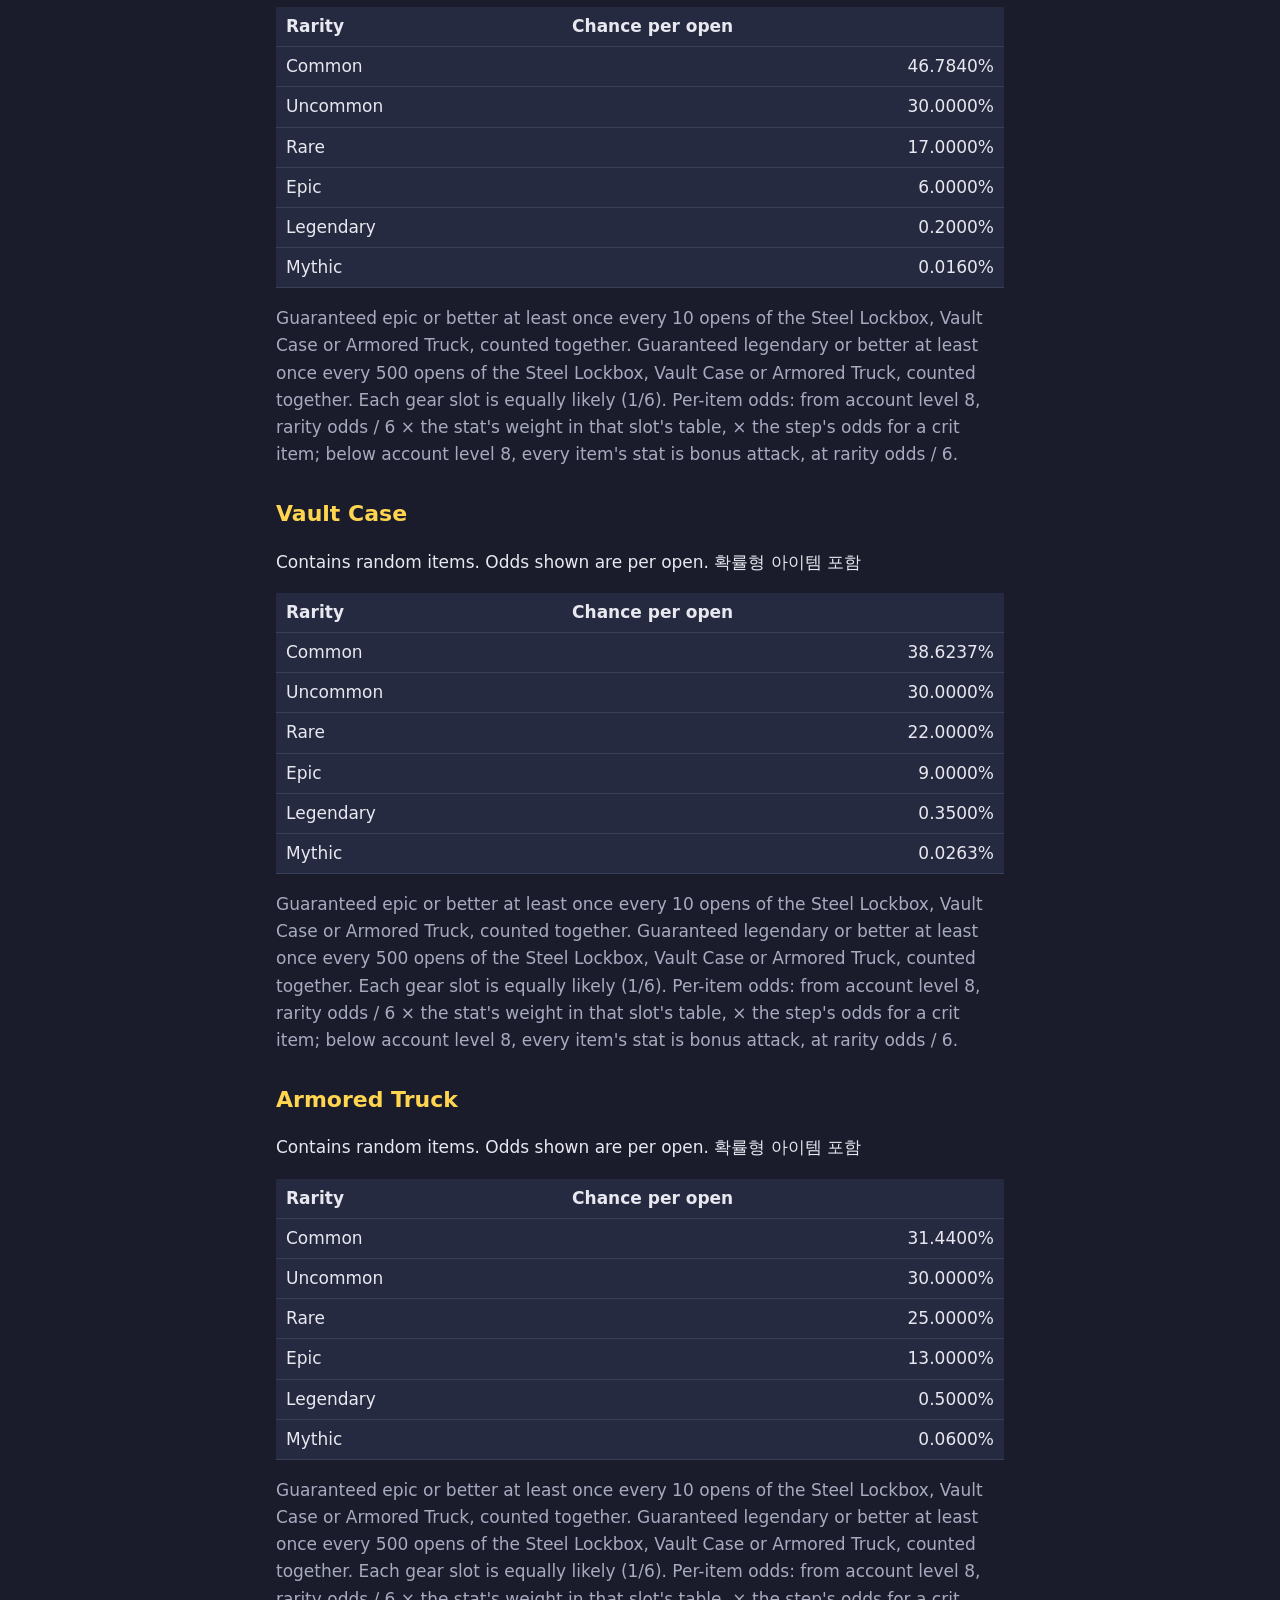
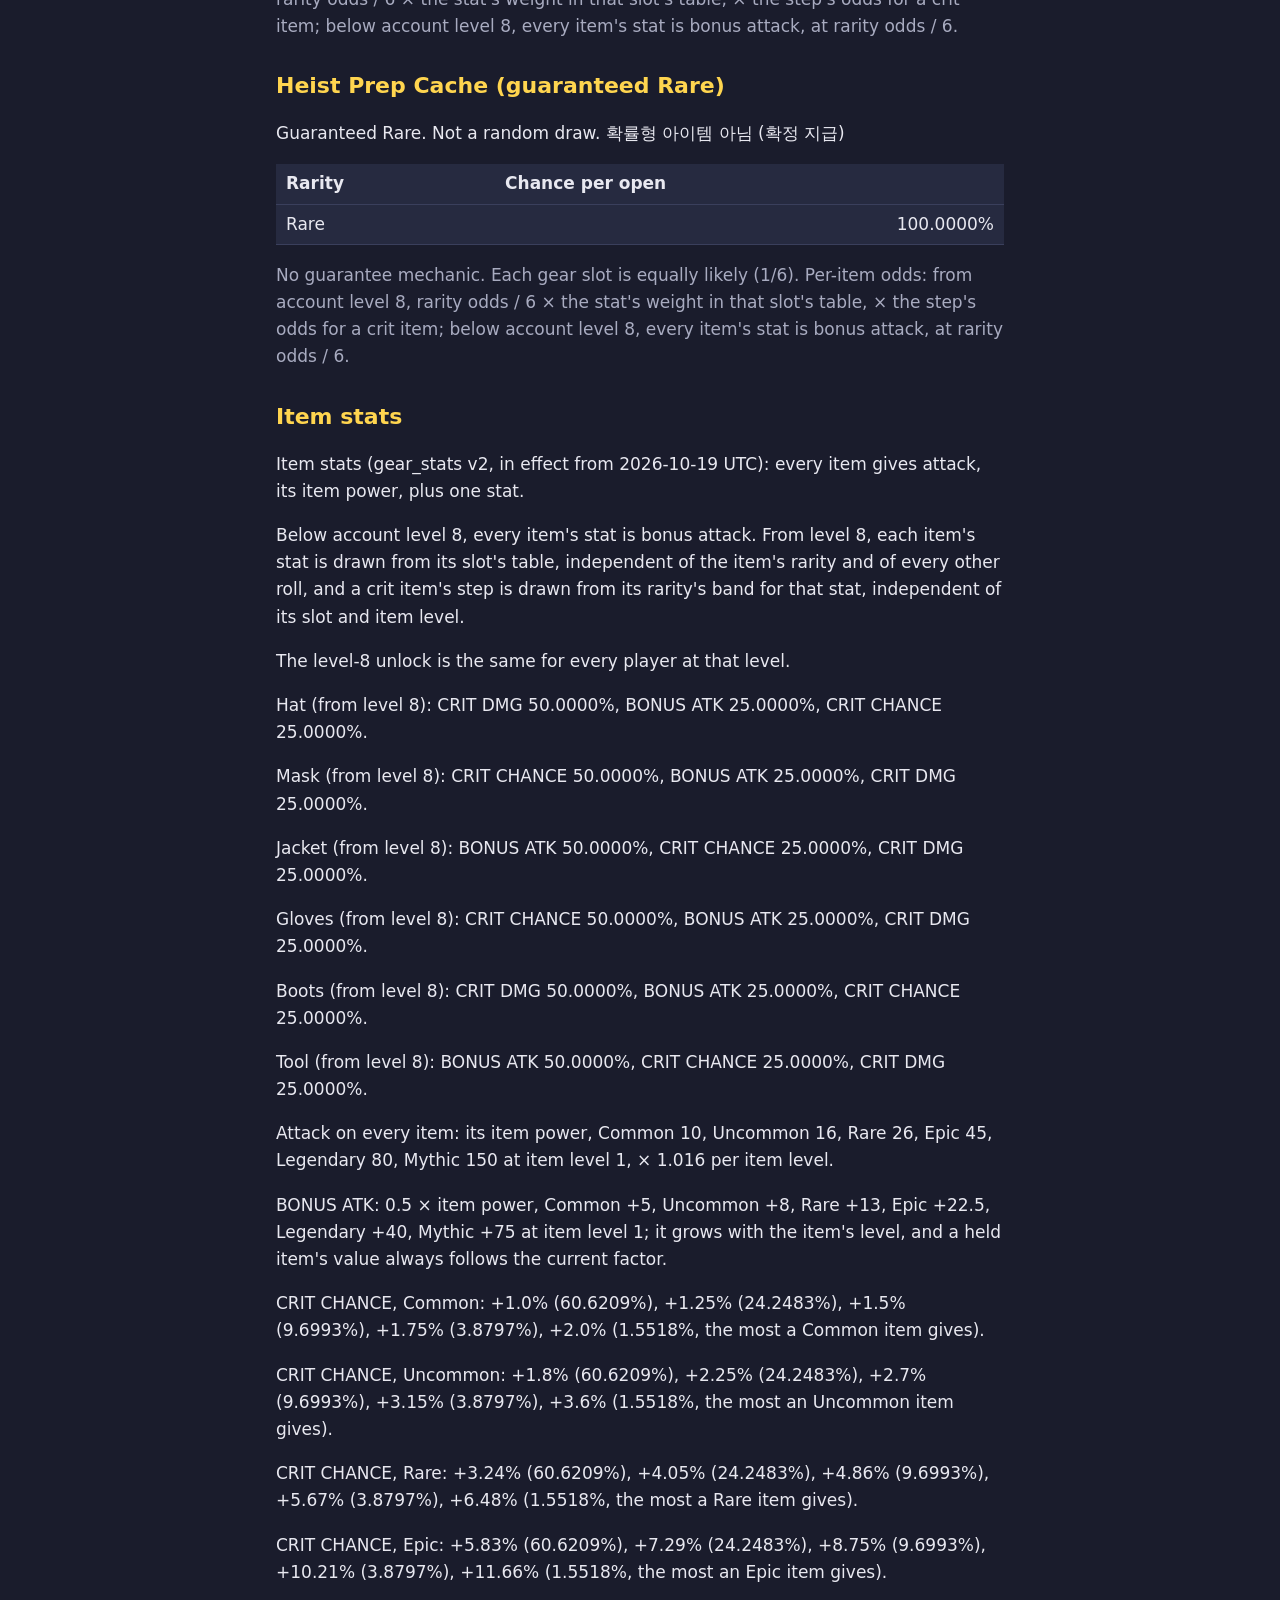
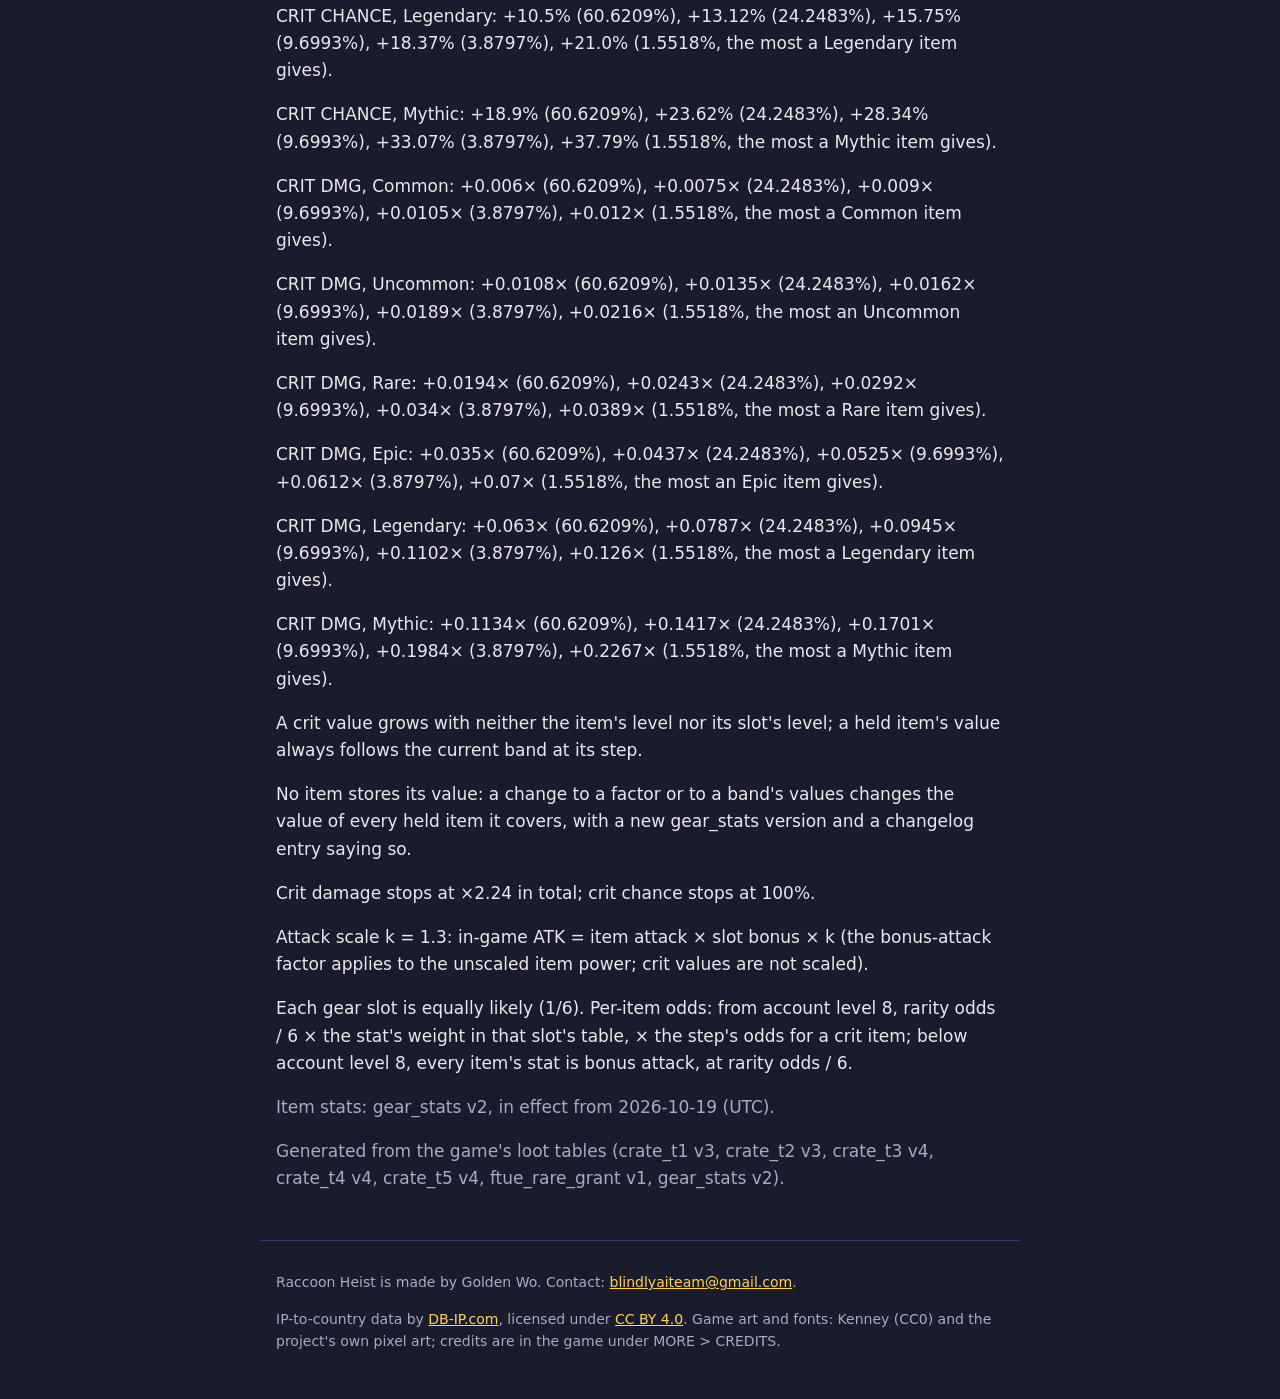
==== commit 28627a71: "site: publish from project-raccoon" ====
--- a/rates/index.html
+++ b/rates/index.html
@@ -17,13 +17,15 @@
 <h1>Odds</h1>
 <p>Every crate in Raccoon Heist contains random gear. These are the chances, per open, for every crate. They are the same for every player, and they are generated from the same tables the game server draws from, so this page cannot drift from the game. The game shows the same numbers under MORE &gt; DROP RATES.</p>
 <p class="muted">Items drop at your stage's level.</p>
-<section class="crate"><h2>Cardboard Crate</h2><p>Contains random items. Odds shown are per open. <span lang="ko">확률형 아이템 포함</span></p><table><thead><tr><th>Rarity</th><th class="num">Chance per open</th></tr></thead><tbody><tr><td>Common</td><td class="num">70.1474%</td></tr><tr><td>Uncommon</td><td class="num">22.0000%</td></tr><tr><td>Rare</td><td class="num">6.5000%</td></tr><tr><td>Epic</td><td class="num">1.3000%</td></tr><tr><td>Legendary</td><td class="num">0.0500%</td></tr><tr><td>Mythic</td><td class="num">0.0026%</td></tr></tbody></table><p class="muted">Guaranteed rare or better at least once every 10 opens of the Cardboard Crate or Wooden Crate, counted together. Guaranteed epic or better at least once every 50 opens of the Cardboard Crate or Wooden Crate, counted together. Each gear slot is equally likely (1/6); per-item odds = rarity odds / 6.</p></section>
-<section class="crate"><h2>Wooden Crate</h2><p>Contains random items. Odds shown are per open. <span lang="ko">확률형 아이템 포함</span></p><table><thead><tr><th>Rarity</th><th class="num">Chance per open</th></tr></thead><tbody><tr><td>Common</td><td class="num">58.5889%</td></tr><tr><td>Uncommon</td><td class="num">27.0000%</td></tr><tr><td>Rare</td><td class="num">11.0000%</td></tr><tr><td>Epic</td><td class="num">3.3000%</td></tr><tr><td>Legendary</td><td class="num">0.1000%</td></tr><tr><td>Mythic</td><td class="num">0.0111%</td></tr></tbody></table><p class="muted">Guaranteed rare or better at least once every 10 opens of the Cardboard Crate or Wooden Crate, counted together. Guaranteed epic or better at least once every 50 opens of the Cardboard Crate or Wooden Crate, counted together. Each gear slot is equally likely (1/6); per-item odds = rarity odds / 6.</p></section>
-<section class="crate"><h2>Steel Lockbox</h2><p>Contains random items. Odds shown are per open. <span lang="ko">확률형 아이템 포함</span></p><table><thead><tr><th>Rarity</th><th class="num">Chance per open</th></tr></thead><tbody><tr><td>Common</td><td class="num">46.7840%</td></tr><tr><td>Uncommon</td><td class="num">30.0000%</td></tr><tr><td>Rare</td><td class="num">17.0000%</td></tr><tr><td>Epic</td><td class="num">6.0000%</td></tr><tr><td>Legendary</td><td class="num">0.2000%</td></tr><tr><td>Mythic</td><td class="num">0.0160%</td></tr></tbody></table><p class="muted">Guaranteed epic or better at least once every 10 opens of the Steel Lockbox, Vault Case or Armored Truck, counted together. Guaranteed legendary or better at least once every 500 opens of the Steel Lockbox, Vault Case or Armored Truck, counted together. Each gear slot is equally likely (1/6); per-item odds = rarity odds / 6.</p></section>
-<section class="crate"><h2>Vault Case</h2><p>Contains random items. Odds shown are per open. <span lang="ko">확률형 아이템 포함</span></p><table><thead><tr><th>Rarity</th><th class="num">Chance per open</th></tr></thead><tbody><tr><td>Common</td><td class="num">38.6237%</td></tr><tr><td>Uncommon</td><td class="num">30.0000%</td></tr><tr><td>Rare</td><td class="num">22.0000%</td></tr><tr><td>Epic</td><td class="num">9.0000%</td></tr><tr><td>Legendary</td><td class="num">0.3500%</td></tr><tr><td>Mythic</td><td class="num">0.0263%</td></tr></tbody></table><p class="muted">Guaranteed epic or better at least once every 10 opens of the Steel Lockbox, Vault Case or Armored Truck, counted together. Guaranteed legendary or better at least once every 500 opens of the Steel Lockbox, Vault Case or Armored Truck, counted together. Each gear slot is equally likely (1/6); per-item odds = rarity odds / 6.</p></section>
-<section class="crate"><h2>Armored Truck</h2><p>Contains random items. Odds shown are per open. <span lang="ko">확률형 아이템 포함</span></p><table><thead><tr><th>Rarity</th><th class="num">Chance per open</th></tr></thead><tbody><tr><td>Common</td><td class="num">31.4400%</td></tr><tr><td>Uncommon</td><td class="num">30.0000%</td></tr><tr><td>Rare</td><td class="num">25.0000%</td></tr><tr><td>Epic</td><td class="num">13.0000%</td></tr><tr><td>Legendary</td><td class="num">0.5000%</td></tr><tr><td>Mythic</td><td class="num">0.0600%</td></tr></tbody></table><p class="muted">Guaranteed epic or better at least once every 10 opens of the Steel Lockbox, Vault Case or Armored Truck, counted together. Guaranteed legendary or better at least once every 500 opens of the Steel Lockbox, Vault Case or Armored Truck, counted together. Each gear slot is equally likely (1/6); per-item odds = rarity odds / 6.</p></section>
-<section class="crate"><h2>Heist Prep Cache (guaranteed Rare)</h2><p>Guaranteed Rare. Not a random draw. <span lang="ko">확률형 아이템 아님 (확정 지급)</span></p><table><thead><tr><th>Rarity</th><th class="num">Chance per open</th></tr></thead><tbody><tr><td>Rare</td><td class="num">100.0000%</td></tr></tbody></table><p class="muted">No guarantee mechanic. Each gear slot is equally likely (1/6); per-item odds = rarity odds / 6.</p></section>
-<p class="muted">Generated from the game's loot tables (crate_t1 v3, crate_t2 v3, crate_t3 v4, crate_t4 v4, crate_t5 v4, ftue_rare_grant v1).</p>
+<section class="crate"><h2>Cardboard Crate</h2><p>Contains random items. Odds shown are per open. <span lang="ko">확률형 아이템 포함</span></p><table><thead><tr><th>Rarity</th><th class="num">Chance per open</th></tr></thead><tbody><tr><td>Common</td><td class="num">70.1474%</td></tr><tr><td>Uncommon</td><td class="num">22.0000%</td></tr><tr><td>Rare</td><td class="num">6.5000%</td></tr><tr><td>Epic</td><td class="num">1.3000%</td></tr><tr><td>Legendary</td><td class="num">0.0500%</td></tr><tr><td>Mythic</td><td class="num">0.0026%</td></tr></tbody></table><p class="muted">Guaranteed rare or better at least once every 10 opens of the Cardboard Crate or Wooden Crate, counted together. Guaranteed epic or better at least once every 50 opens of the Cardboard Crate or Wooden Crate, counted together. Each gear slot is equally likely (1/6). Per-item odds: from account level 8, rarity odds / 6 × the stat's weight in that slot's table, × the step's odds for a crit item; below account level 8, every item's stat is bonus attack, at rarity odds / 6.</p></section>
+<section class="crate"><h2>Wooden Crate</h2><p>Contains random items. Odds shown are per open. <span lang="ko">확률형 아이템 포함</span></p><table><thead><tr><th>Rarity</th><th class="num">Chance per open</th></tr></thead><tbody><tr><td>Common</td><td class="num">58.5889%</td></tr><tr><td>Uncommon</td><td class="num">27.0000%</td></tr><tr><td>Rare</td><td class="num">11.0000%</td></tr><tr><td>Epic</td><td class="num">3.3000%</td></tr><tr><td>Legendary</td><td class="num">0.1000%</td></tr><tr><td>Mythic</td><td class="num">0.0111%</td></tr></tbody></table><p class="muted">Guaranteed rare or better at least once every 10 opens of the Cardboard Crate or Wooden Crate, counted together. Guaranteed epic or better at least once every 50 opens of the Cardboard Crate or Wooden Crate, counted together. Each gear slot is equally likely (1/6). Per-item odds: from account level 8, rarity odds / 6 × the stat's weight in that slot's table, × the step's odds for a crit item; below account level 8, every item's stat is bonus attack, at rarity odds / 6.</p></section>
+<section class="crate"><h2>Steel Lockbox</h2><p>Contains random items. Odds shown are per open. <span lang="ko">확률형 아이템 포함</span></p><table><thead><tr><th>Rarity</th><th class="num">Chance per open</th></tr></thead><tbody><tr><td>Common</td><td class="num">46.7840%</td></tr><tr><td>Uncommon</td><td class="num">30.0000%</td></tr><tr><td>Rare</td><td class="num">17.0000%</td></tr><tr><td>Epic</td><td class="num">6.0000%</td></tr><tr><td>Legendary</td><td class="num">0.2000%</td></tr><tr><td>Mythic</td><td class="num">0.0160%</td></tr></tbody></table><p class="muted">Guaranteed epic or better at least once every 10 opens of the Steel Lockbox, Vault Case or Armored Truck, counted together. Guaranteed legendary or better at least once every 500 opens of the Steel Lockbox, Vault Case or Armored Truck, counted together. Each gear slot is equally likely (1/6). Per-item odds: from account level 8, rarity odds / 6 × the stat's weight in that slot's table, × the step's odds for a crit item; below account level 8, every item's stat is bonus attack, at rarity odds / 6.</p></section>
+<section class="crate"><h2>Vault Case</h2><p>Contains random items. Odds shown are per open. <span lang="ko">확률형 아이템 포함</span></p><table><thead><tr><th>Rarity</th><th class="num">Chance per open</th></tr></thead><tbody><tr><td>Common</td><td class="num">38.6237%</td></tr><tr><td>Uncommon</td><td class="num">30.0000%</td></tr><tr><td>Rare</td><td class="num">22.0000%</td></tr><tr><td>Epic</td><td class="num">9.0000%</td></tr><tr><td>Legendary</td><td class="num">0.3500%</td></tr><tr><td>Mythic</td><td class="num">0.0263%</td></tr></tbody></table><p class="muted">Guaranteed epic or better at least once every 10 opens of the Steel Lockbox, Vault Case or Armored Truck, counted together. Guaranteed legendary or better at least once every 500 opens of the Steel Lockbox, Vault Case or Armored Truck, counted together. Each gear slot is equally likely (1/6). Per-item odds: from account level 8, rarity odds / 6 × the stat's weight in that slot's table, × the step's odds for a crit item; below account level 8, every item's stat is bonus attack, at rarity odds / 6.</p></section>
+<section class="crate"><h2>Armored Truck</h2><p>Contains random items. Odds shown are per open. <span lang="ko">확률형 아이템 포함</span></p><table><thead><tr><th>Rarity</th><th class="num">Chance per open</th></tr></thead><tbody><tr><td>Common</td><td class="num">31.4400%</td></tr><tr><td>Uncommon</td><td class="num">30.0000%</td></tr><tr><td>Rare</td><td class="num">25.0000%</td></tr><tr><td>Epic</td><td class="num">13.0000%</td></tr><tr><td>Legendary</td><td class="num">0.5000%</td></tr><tr><td>Mythic</td><td class="num">0.0600%</td></tr></tbody></table><p class="muted">Guaranteed epic or better at least once every 10 opens of the Steel Lockbox, Vault Case or Armored Truck, counted together. Guaranteed legendary or better at least once every 500 opens of the Steel Lockbox, Vault Case or Armored Truck, counted together. Each gear slot is equally likely (1/6). Per-item odds: from account level 8, rarity odds / 6 × the stat's weight in that slot's table, × the step's odds for a crit item; below account level 8, every item's stat is bonus attack, at rarity odds / 6.</p></section>
+<section class="crate"><h2>Heist Prep Cache (guaranteed Rare)</h2><p>Guaranteed Rare. Not a random draw. <span lang="ko">확률형 아이템 아님 (확정 지급)</span></p><table><thead><tr><th>Rarity</th><th class="num">Chance per open</th></tr></thead><tbody><tr><td>Rare</td><td class="num">100.0000%</td></tr></tbody></table><p class="muted">No guarantee mechanic. Each gear slot is equally likely (1/6). Per-item odds: from account level 8, rarity odds / 6 × the stat's weight in that slot's table, × the step's odds for a crit item; below account level 8, every item's stat is bonus attack, at rarity odds / 6.</p></section>
+<section class="stats"><h2>Item stats</h2><p>Item stats (gear_stats v2, in effect from 2026-10-19 UTC): every item gives attack, its item power, plus one stat.</p><p>Below account level 8, every item's stat is bonus attack. From level 8, each item's stat is drawn from its slot's table, independent of the item's rarity and of every other roll, and a crit item's step is drawn from its rarity's band for that stat, independent of its slot and item level.</p><p>The level-8 unlock is the same for every player at that level.</p><p>Hat (from level 8): CRIT DMG 50.0000%, BONUS ATK 25.0000%, CRIT CHANCE 25.0000%.</p><p>Mask (from level 8): CRIT CHANCE 50.0000%, BONUS ATK 25.0000%, CRIT DMG 25.0000%.</p><p>Jacket (from level 8): BONUS ATK 50.0000%, CRIT CHANCE 25.0000%, CRIT DMG 25.0000%.</p><p>Gloves (from level 8): CRIT CHANCE 50.0000%, BONUS ATK 25.0000%, CRIT DMG 25.0000%.</p><p>Boots (from level 8): CRIT DMG 50.0000%, BONUS ATK 25.0000%, CRIT CHANCE 25.0000%.</p><p>Tool (from level 8): BONUS ATK 50.0000%, CRIT CHANCE 25.0000%, CRIT DMG 25.0000%.</p><p>Attack on every item: its item power, Common 10, Uncommon 16, Rare 26, Epic 45, Legendary 80, Mythic 150 at item level 1, × 1.016 per item level.</p><p>BONUS ATK: 0.5 × item power, Common +5, Uncommon +8, Rare +13, Epic +22.5, Legendary +40, Mythic +75 at item level 1; it grows with the item's level, and a held item's value always follows the current factor.</p><p>CRIT CHANCE, Common: +1.0% (60.6209%), +1.25% (24.2483%), +1.5% (9.6993%), +1.75% (3.8797%), +2.0% (1.5518%, the most a Common item gives).</p><p>CRIT CHANCE, Uncommon: +1.8% (60.6209%), +2.25% (24.2483%), +2.7% (9.6993%), +3.15% (3.8797%), +3.6% (1.5518%, the most an Uncommon item gives).</p><p>CRIT CHANCE, Rare: +3.24% (60.6209%), +4.05% (24.2483%), +4.86% (9.6993%), +5.67% (3.8797%), +6.48% (1.5518%, the most a Rare item gives).</p><p>CRIT CHANCE, Epic: +5.83% (60.6209%), +7.29% (24.2483%), +8.75% (9.6993%), +10.21% (3.8797%), +11.66% (1.5518%, the most an Epic item gives).</p><p>CRIT CHANCE, Legendary: +10.5% (60.6209%), +13.12% (24.2483%), +15.75% (9.6993%), +18.37% (3.8797%), +21.0% (1.5518%, the most a Legendary item gives).</p><p>CRIT CHANCE, Mythic: +18.9% (60.6209%), +23.62% (24.2483%), +28.34% (9.6993%), +33.07% (3.8797%), +37.79% (1.5518%, the most a Mythic item gives).</p><p>CRIT DMG, Common: +0.006× (60.6209%), +0.0075× (24.2483%), +0.009× (9.6993%), +0.0105× (3.8797%), +0.012× (1.5518%, the most a Common item gives).</p><p>CRIT DMG, Uncommon: +0.0108× (60.6209%), +0.0135× (24.2483%), +0.0162× (9.6993%), +0.0189× (3.8797%), +0.0216× (1.5518%, the most an Uncommon item gives).</p><p>CRIT DMG, Rare: +0.0194× (60.6209%), +0.0243× (24.2483%), +0.0292× (9.6993%), +0.034× (3.8797%), +0.0389× (1.5518%, the most a Rare item gives).</p><p>CRIT DMG, Epic: +0.035× (60.6209%), +0.0437× (24.2483%), +0.0525× (9.6993%), +0.0612× (3.8797%), +0.07× (1.5518%, the most an Epic item gives).</p><p>CRIT DMG, Legendary: +0.063× (60.6209%), +0.0787× (24.2483%), +0.0945× (9.6993%), +0.1102× (3.8797%), +0.126× (1.5518%, the most a Legendary item gives).</p><p>CRIT DMG, Mythic: +0.1134× (60.6209%), +0.1417× (24.2483%), +0.1701× (9.6993%), +0.1984× (3.8797%), +0.2267× (1.5518%, the most a Mythic item gives).</p><p>A crit value grows with neither the item's level nor its slot's level; a held item's value always follows the current band at its step.</p><p>No item stores its value: a change to a factor or to a band's values changes the value of every held item it covers, with a new gear_stats version and a changelog entry saying so.</p><p>Crit damage stops at ×2.24 in total; crit chance stops at 100%.</p><p>Attack scale k = 1.3: in-game ATK = item attack × slot bonus × k (the bonus-attack factor applies to the unscaled item power; crit values are not scaled).</p><p>Each gear slot is equally likely (1/6). Per-item odds: from account level 8, rarity odds / 6 × the stat's weight in that slot's table, × the step's odds for a crit item; below account level 8, every item's stat is bonus attack, at rarity odds / 6.</p></section>
+<p class="muted">Item stats: gear_stats v2, in effect from 2026-10-19 (UTC).</p>
+<p class="muted">Generated from the game's loot tables (crate_t1 v3, crate_t2 v3, crate_t3 v4, crate_t4 v4, crate_t5 v4, ftue_rare_grant v1, gear_stats v2).</p>
 
 </main>
 <footer>
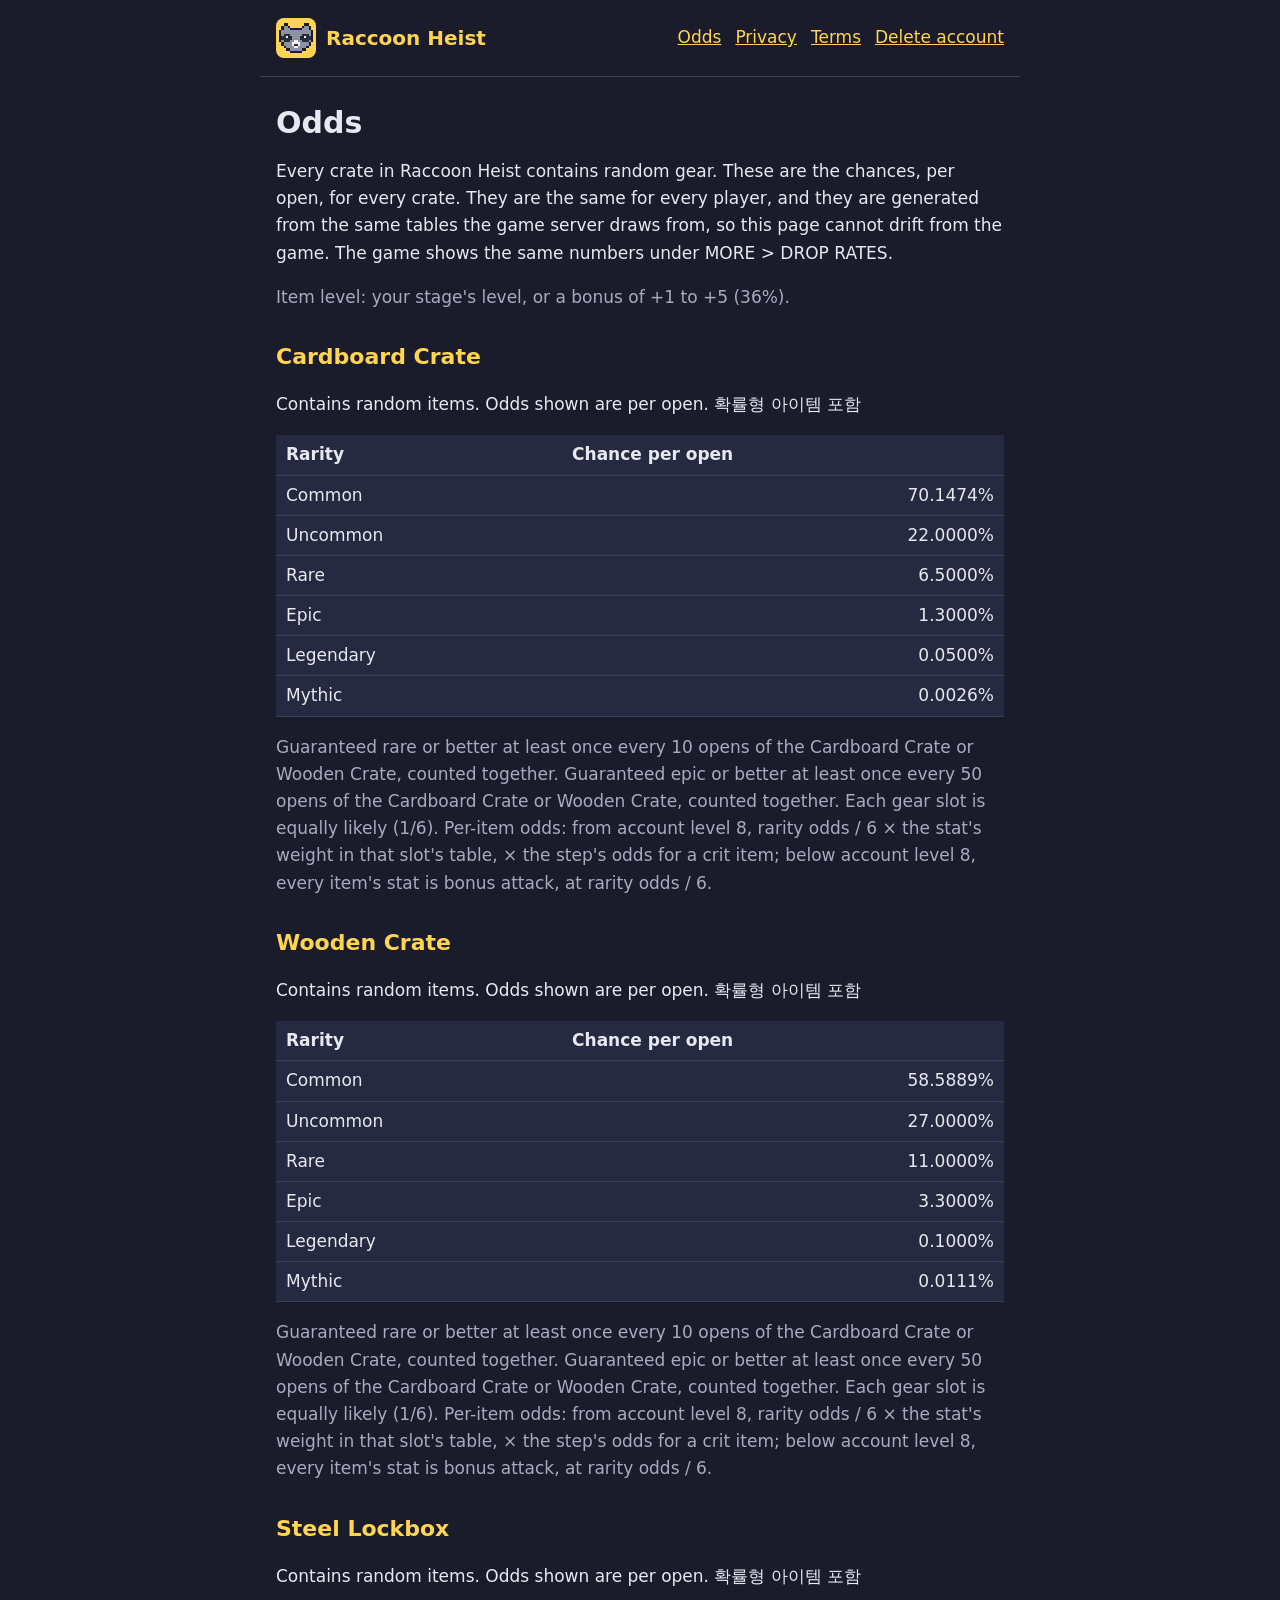
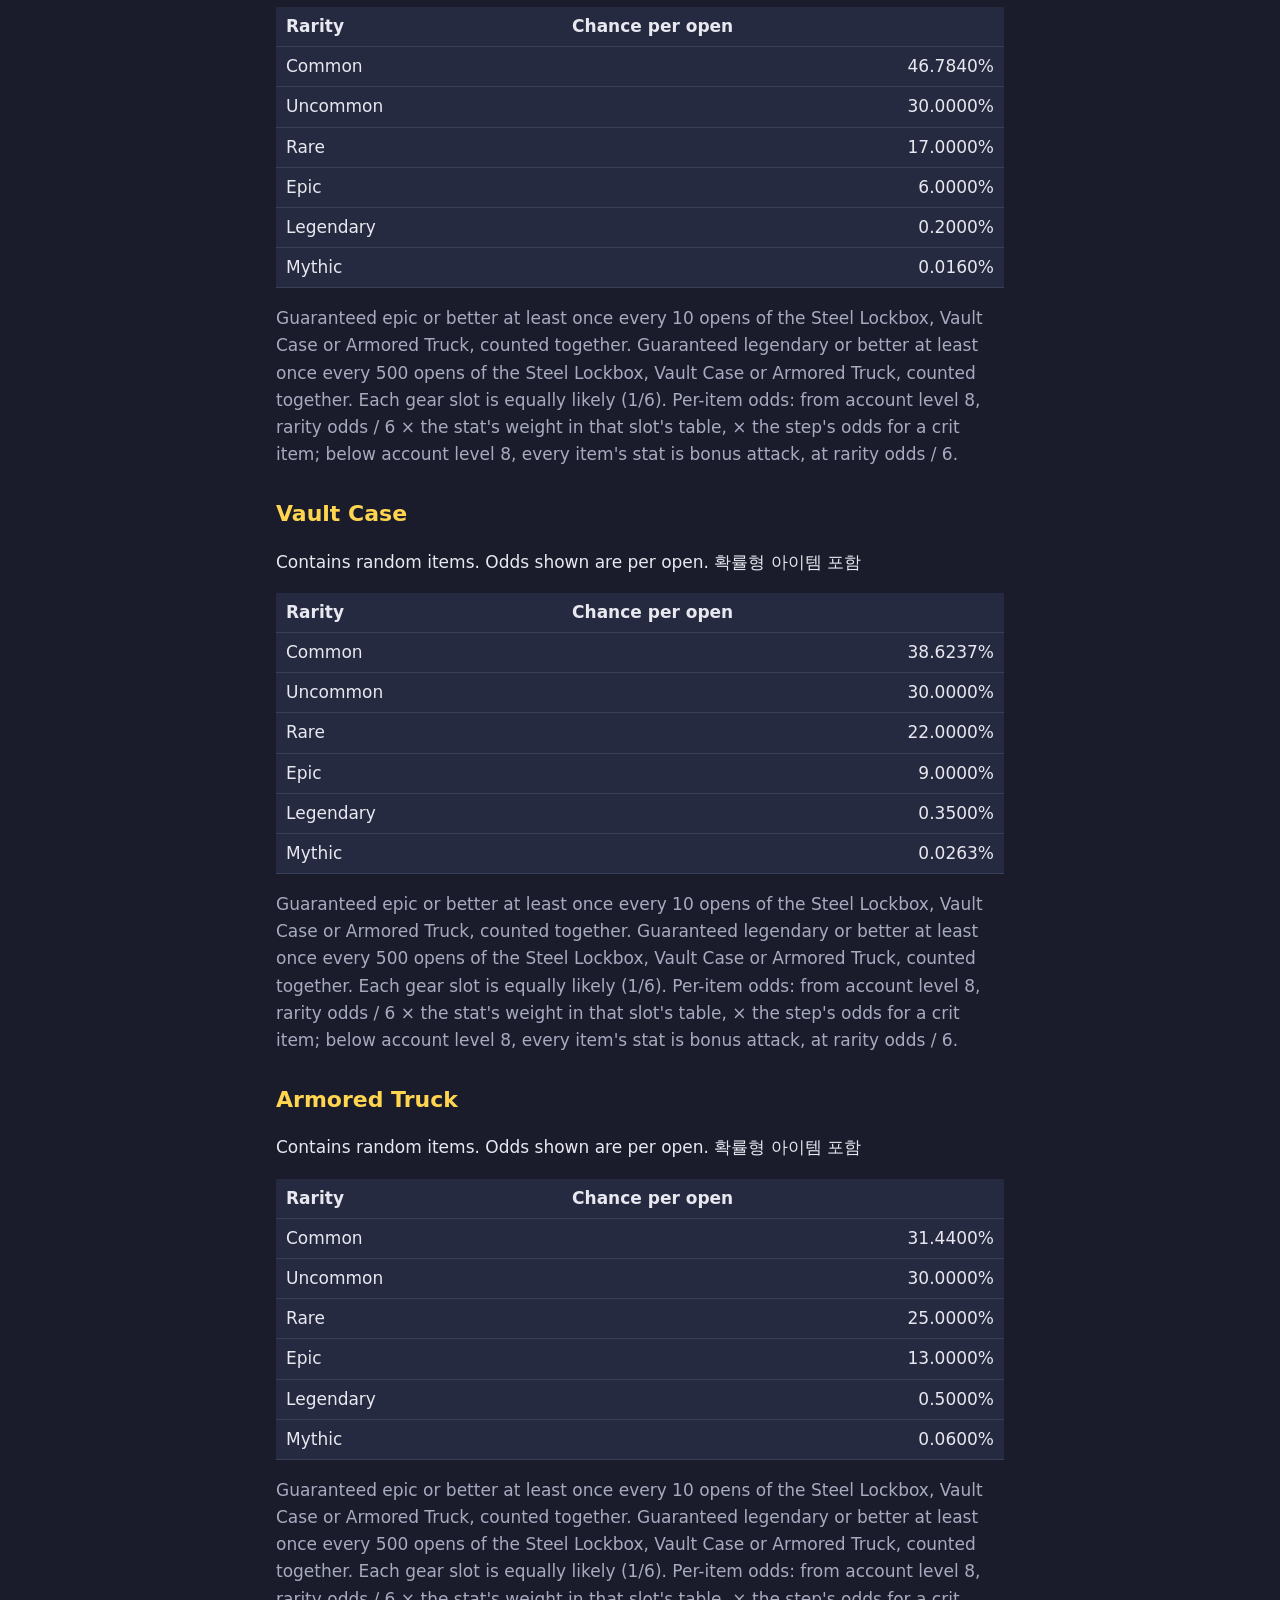
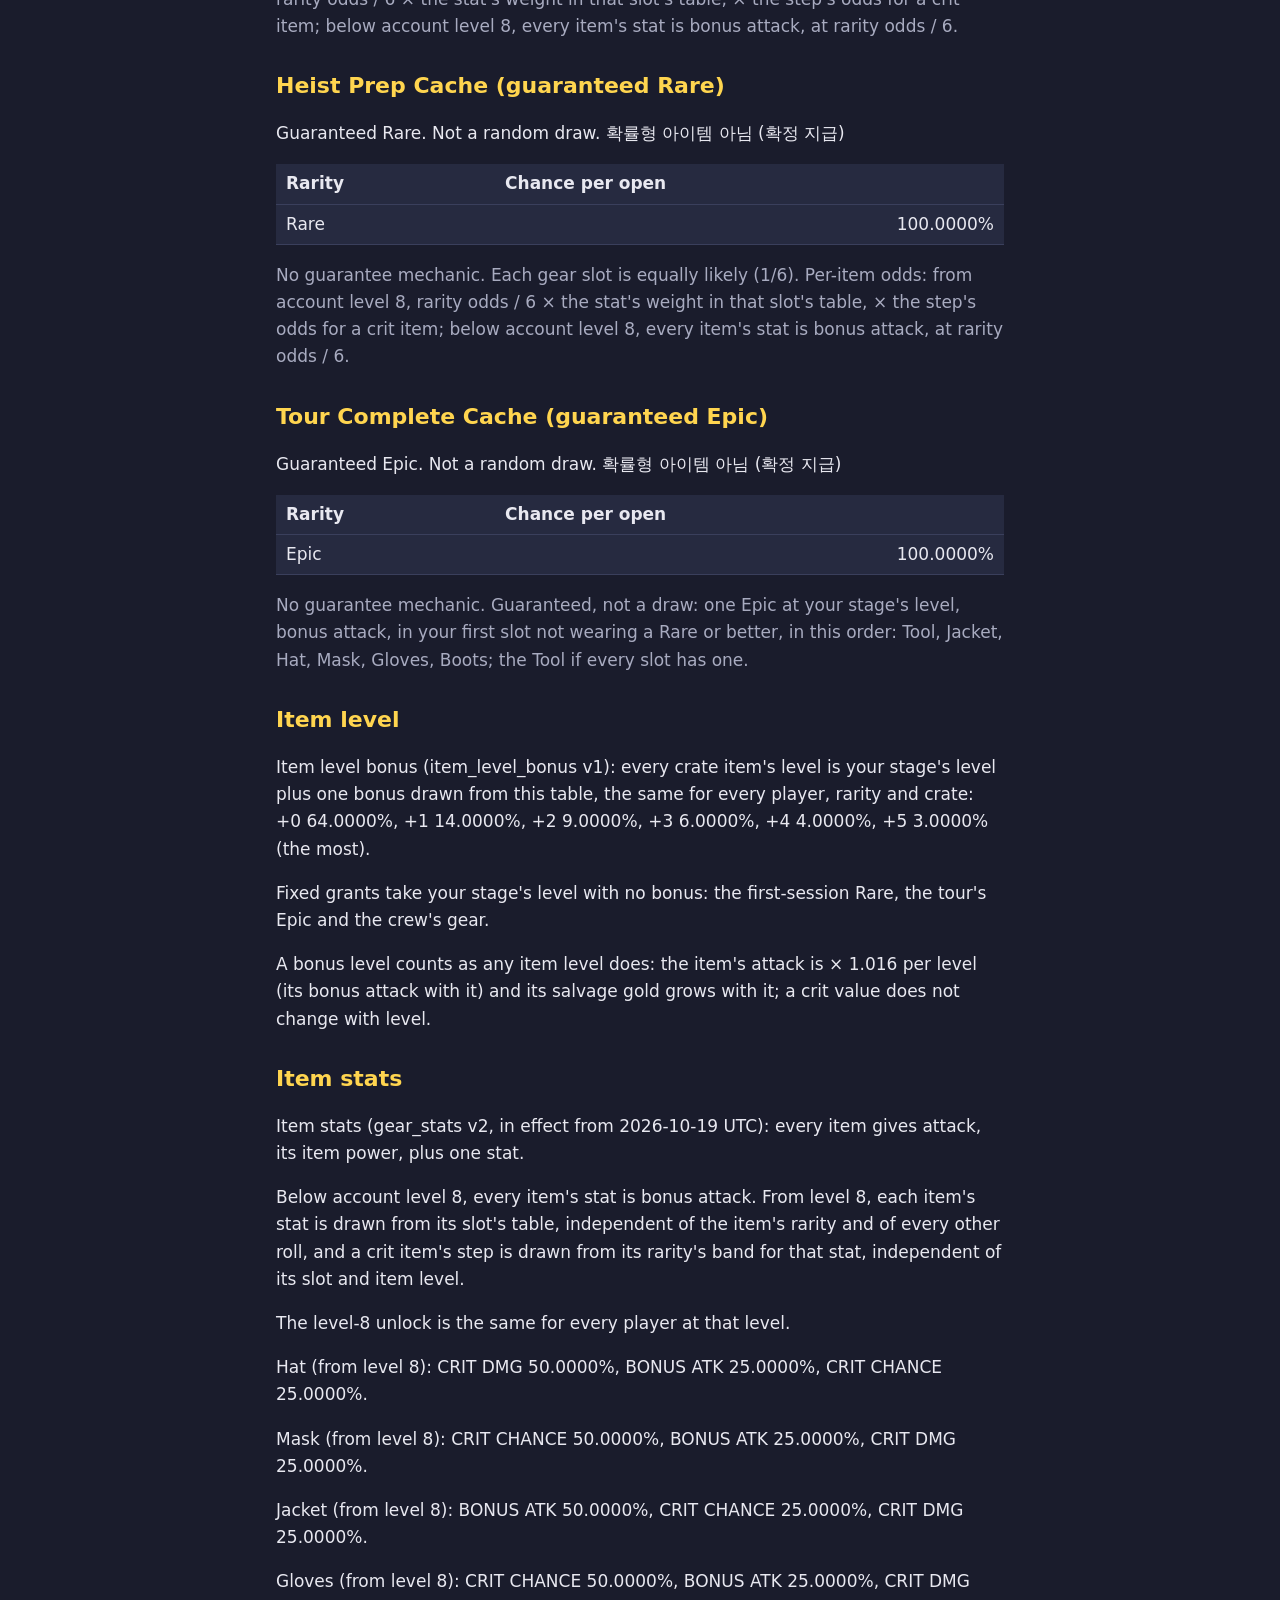
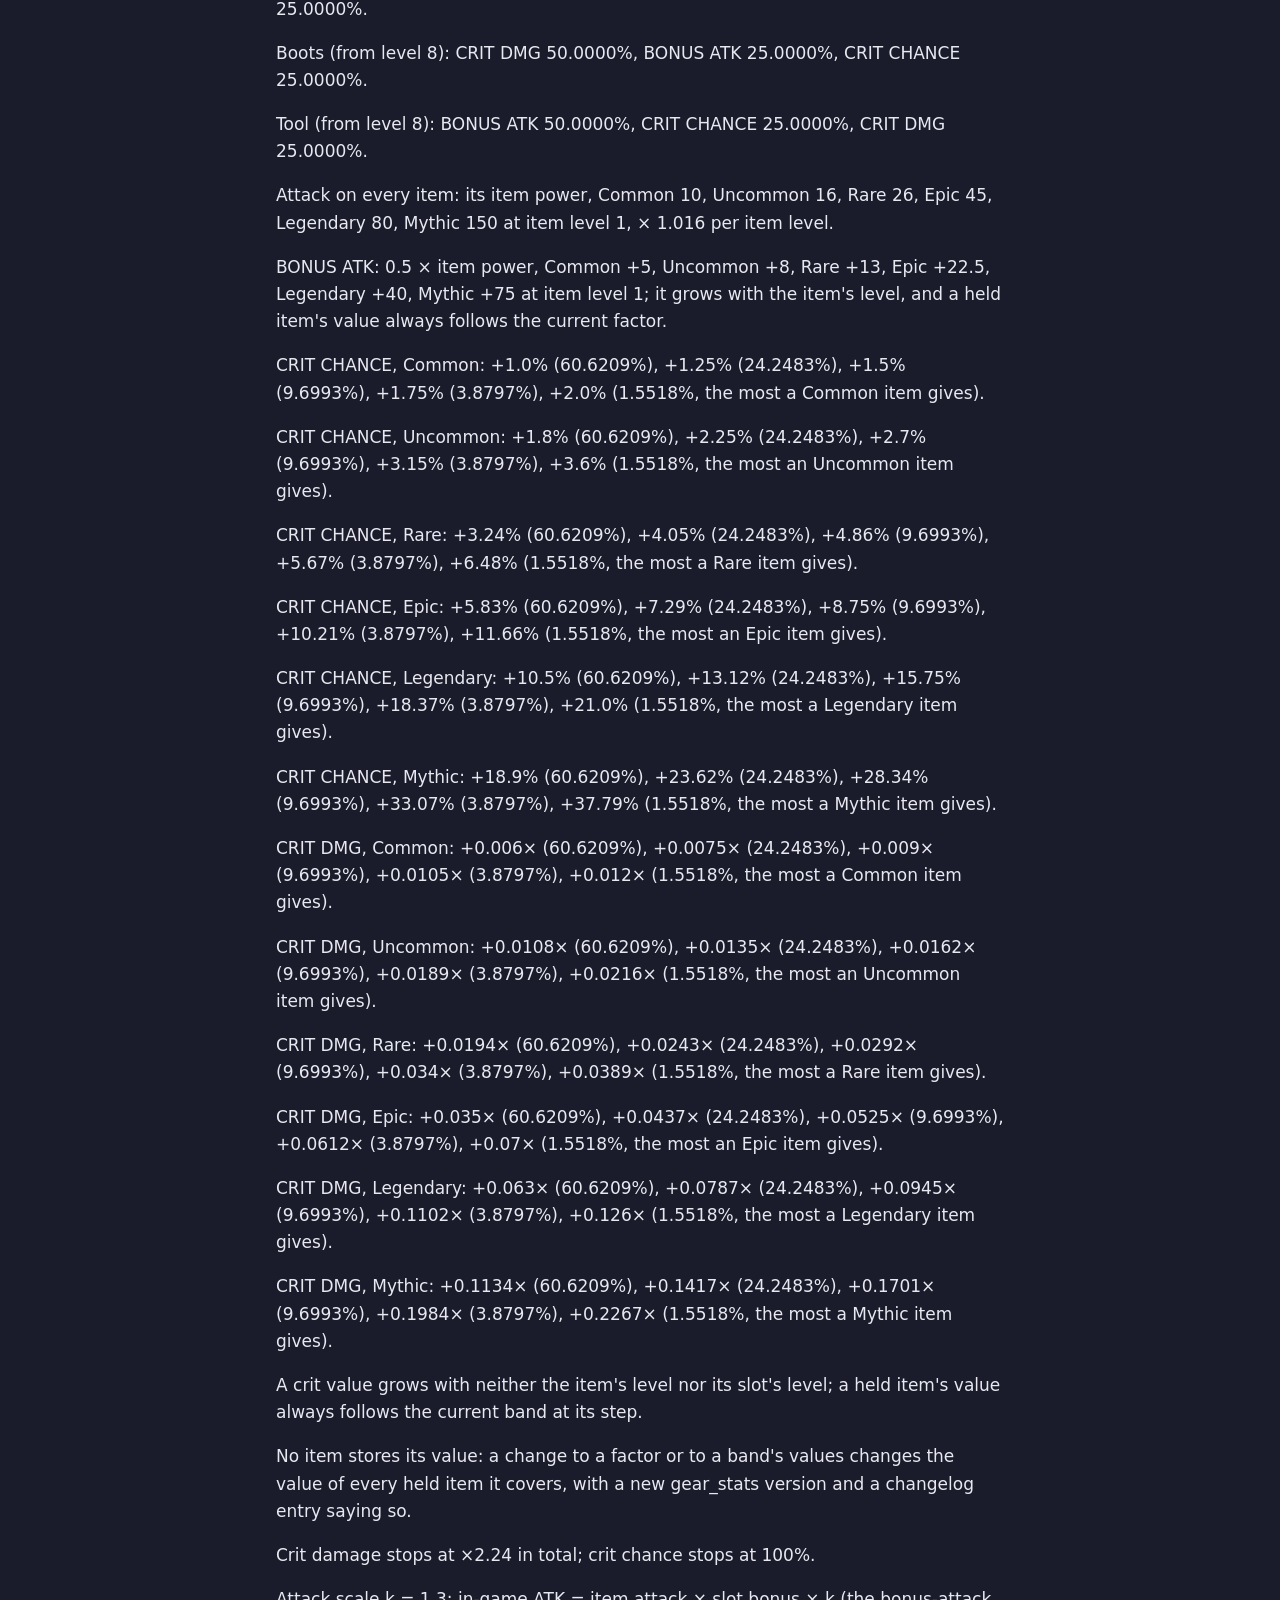
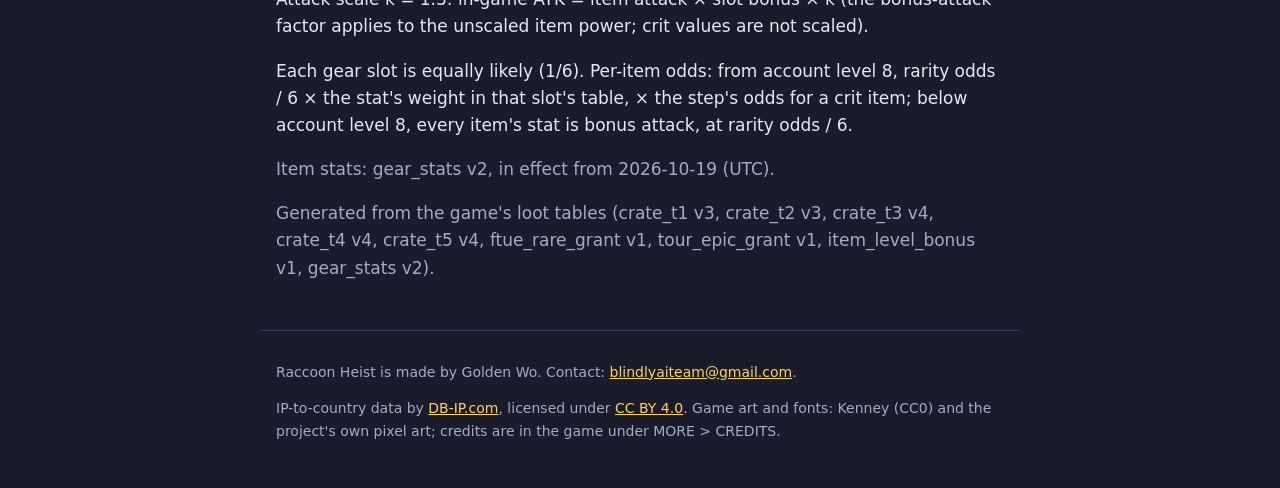
==== commit 8ed6d837: "site: publish from project-raccoon" ====
--- a/rates/index.html
+++ b/rates/index.html
@@ -16,16 +16,18 @@
 <main>
 <h1>Odds</h1>
 <p>Every crate in Raccoon Heist contains random gear. These are the chances, per open, for every crate. They are the same for every player, and they are generated from the same tables the game server draws from, so this page cannot drift from the game. The game shows the same numbers under MORE &gt; DROP RATES.</p>
-<p class="muted">Items drop at your stage's level.</p>
+<p class="muted">Item level: your stage's level, or a bonus of +1 to +5 (36%).</p>
 <section class="crate"><h2>Cardboard Crate</h2><p>Contains random items. Odds shown are per open. <span lang="ko">확률형 아이템 포함</span></p><table><thead><tr><th>Rarity</th><th class="num">Chance per open</th></tr></thead><tbody><tr><td>Common</td><td class="num">70.1474%</td></tr><tr><td>Uncommon</td><td class="num">22.0000%</td></tr><tr><td>Rare</td><td class="num">6.5000%</td></tr><tr><td>Epic</td><td class="num">1.3000%</td></tr><tr><td>Legendary</td><td class="num">0.0500%</td></tr><tr><td>Mythic</td><td class="num">0.0026%</td></tr></tbody></table><p class="muted">Guaranteed rare or better at least once every 10 opens of the Cardboard Crate or Wooden Crate, counted together. Guaranteed epic or better at least once every 50 opens of the Cardboard Crate or Wooden Crate, counted together. Each gear slot is equally likely (1/6). Per-item odds: from account level 8, rarity odds / 6 × the stat's weight in that slot's table, × the step's odds for a crit item; below account level 8, every item's stat is bonus attack, at rarity odds / 6.</p></section>
 <section class="crate"><h2>Wooden Crate</h2><p>Contains random items. Odds shown are per open. <span lang="ko">확률형 아이템 포함</span></p><table><thead><tr><th>Rarity</th><th class="num">Chance per open</th></tr></thead><tbody><tr><td>Common</td><td class="num">58.5889%</td></tr><tr><td>Uncommon</td><td class="num">27.0000%</td></tr><tr><td>Rare</td><td class="num">11.0000%</td></tr><tr><td>Epic</td><td class="num">3.3000%</td></tr><tr><td>Legendary</td><td class="num">0.1000%</td></tr><tr><td>Mythic</td><td class="num">0.0111%</td></tr></tbody></table><p class="muted">Guaranteed rare or better at least once every 10 opens of the Cardboard Crate or Wooden Crate, counted together. Guaranteed epic or better at least once every 50 opens of the Cardboard Crate or Wooden Crate, counted together. Each gear slot is equally likely (1/6). Per-item odds: from account level 8, rarity odds / 6 × the stat's weight in that slot's table, × the step's odds for a crit item; below account level 8, every item's stat is bonus attack, at rarity odds / 6.</p></section>
 <section class="crate"><h2>Steel Lockbox</h2><p>Contains random items. Odds shown are per open. <span lang="ko">확률형 아이템 포함</span></p><table><thead><tr><th>Rarity</th><th class="num">Chance per open</th></tr></thead><tbody><tr><td>Common</td><td class="num">46.7840%</td></tr><tr><td>Uncommon</td><td class="num">30.0000%</td></tr><tr><td>Rare</td><td class="num">17.0000%</td></tr><tr><td>Epic</td><td class="num">6.0000%</td></tr><tr><td>Legendary</td><td class="num">0.2000%</td></tr><tr><td>Mythic</td><td class="num">0.0160%</td></tr></tbody></table><p class="muted">Guaranteed epic or better at least once every 10 opens of the Steel Lockbox, Vault Case or Armored Truck, counted together. Guaranteed legendary or better at least once every 500 opens of the Steel Lockbox, Vault Case or Armored Truck, counted together. Each gear slot is equally likely (1/6). Per-item odds: from account level 8, rarity odds / 6 × the stat's weight in that slot's table, × the step's odds for a crit item; below account level 8, every item's stat is bonus attack, at rarity odds / 6.</p></section>
 <section class="crate"><h2>Vault Case</h2><p>Contains random items. Odds shown are per open. <span lang="ko">확률형 아이템 포함</span></p><table><thead><tr><th>Rarity</th><th class="num">Chance per open</th></tr></thead><tbody><tr><td>Common</td><td class="num">38.6237%</td></tr><tr><td>Uncommon</td><td class="num">30.0000%</td></tr><tr><td>Rare</td><td class="num">22.0000%</td></tr><tr><td>Epic</td><td class="num">9.0000%</td></tr><tr><td>Legendary</td><td class="num">0.3500%</td></tr><tr><td>Mythic</td><td class="num">0.0263%</td></tr></tbody></table><p class="muted">Guaranteed epic or better at least once every 10 opens of the Steel Lockbox, Vault Case or Armored Truck, counted together. Guaranteed legendary or better at least once every 500 opens of the Steel Lockbox, Vault Case or Armored Truck, counted together. Each gear slot is equally likely (1/6). Per-item odds: from account level 8, rarity odds / 6 × the stat's weight in that slot's table, × the step's odds for a crit item; below account level 8, every item's stat is bonus attack, at rarity odds / 6.</p></section>
 <section class="crate"><h2>Armored Truck</h2><p>Contains random items. Odds shown are per open. <span lang="ko">확률형 아이템 포함</span></p><table><thead><tr><th>Rarity</th><th class="num">Chance per open</th></tr></thead><tbody><tr><td>Common</td><td class="num">31.4400%</td></tr><tr><td>Uncommon</td><td class="num">30.0000%</td></tr><tr><td>Rare</td><td class="num">25.0000%</td></tr><tr><td>Epic</td><td class="num">13.0000%</td></tr><tr><td>Legendary</td><td class="num">0.5000%</td></tr><tr><td>Mythic</td><td class="num">0.0600%</td></tr></tbody></table><p class="muted">Guaranteed epic or better at least once every 10 opens of the Steel Lockbox, Vault Case or Armored Truck, counted together. Guaranteed legendary or better at least once every 500 opens of the Steel Lockbox, Vault Case or Armored Truck, counted together. Each gear slot is equally likely (1/6). Per-item odds: from account level 8, rarity odds / 6 × the stat's weight in that slot's table, × the step's odds for a crit item; below account level 8, every item's stat is bonus attack, at rarity odds / 6.</p></section>
 <section class="crate"><h2>Heist Prep Cache (guaranteed Rare)</h2><p>Guaranteed Rare. Not a random draw. <span lang="ko">확률형 아이템 아님 (확정 지급)</span></p><table><thead><tr><th>Rarity</th><th class="num">Chance per open</th></tr></thead><tbody><tr><td>Rare</td><td class="num">100.0000%</td></tr></tbody></table><p class="muted">No guarantee mechanic. Each gear slot is equally likely (1/6). Per-item odds: from account level 8, rarity odds / 6 × the stat's weight in that slot's table, × the step's odds for a crit item; below account level 8, every item's stat is bonus attack, at rarity odds / 6.</p></section>
+<section class="crate"><h2>Tour Complete Cache (guaranteed Epic)</h2><p>Guaranteed Epic. Not a random draw. <span lang="ko">확률형 아이템 아님 (확정 지급)</span></p><table><thead><tr><th>Rarity</th><th class="num">Chance per open</th></tr></thead><tbody><tr><td>Epic</td><td class="num">100.0000%</td></tr></tbody></table><p class="muted">No guarantee mechanic. Guaranteed, not a draw: one Epic at your stage's level, bonus attack, in your first slot not wearing a Rare or better, in this order: Tool, Jacket, Hat, Mask, Gloves, Boots; the Tool if every slot has one.</p></section>
+<section class="level"><h2>Item level</h2><p>Item level bonus (item_level_bonus v1): every crate item's level is your stage's level plus one bonus drawn from this table, the same for every player, rarity and crate: +0 64.0000%, +1 14.0000%, +2 9.0000%, +3 6.0000%, +4 4.0000%, +5 3.0000% (the most).</p><p>Fixed grants take your stage's level with no bonus: the first-session Rare, the tour's Epic and the crew's gear.</p><p>A bonus level counts as any item level does: the item's attack is × 1.016 per level (its bonus attack with it) and its salvage gold grows with it; a crit value does not change with level.</p></section>
 <section class="stats"><h2>Item stats</h2><p>Item stats (gear_stats v2, in effect from 2026-10-19 UTC): every item gives attack, its item power, plus one stat.</p><p>Below account level 8, every item's stat is bonus attack. From level 8, each item's stat is drawn from its slot's table, independent of the item's rarity and of every other roll, and a crit item's step is drawn from its rarity's band for that stat, independent of its slot and item level.</p><p>The level-8 unlock is the same for every player at that level.</p><p>Hat (from level 8): CRIT DMG 50.0000%, BONUS ATK 25.0000%, CRIT CHANCE 25.0000%.</p><p>Mask (from level 8): CRIT CHANCE 50.0000%, BONUS ATK 25.0000%, CRIT DMG 25.0000%.</p><p>Jacket (from level 8): BONUS ATK 50.0000%, CRIT CHANCE 25.0000%, CRIT DMG 25.0000%.</p><p>Gloves (from level 8): CRIT CHANCE 50.0000%, BONUS ATK 25.0000%, CRIT DMG 25.0000%.</p><p>Boots (from level 8): CRIT DMG 50.0000%, BONUS ATK 25.0000%, CRIT CHANCE 25.0000%.</p><p>Tool (from level 8): BONUS ATK 50.0000%, CRIT CHANCE 25.0000%, CRIT DMG 25.0000%.</p><p>Attack on every item: its item power, Common 10, Uncommon 16, Rare 26, Epic 45, Legendary 80, Mythic 150 at item level 1, × 1.016 per item level.</p><p>BONUS ATK: 0.5 × item power, Common +5, Uncommon +8, Rare +13, Epic +22.5, Legendary +40, Mythic +75 at item level 1; it grows with the item's level, and a held item's value always follows the current factor.</p><p>CRIT CHANCE, Common: +1.0% (60.6209%), +1.25% (24.2483%), +1.5% (9.6993%), +1.75% (3.8797%), +2.0% (1.5518%, the most a Common item gives).</p><p>CRIT CHANCE, Uncommon: +1.8% (60.6209%), +2.25% (24.2483%), +2.7% (9.6993%), +3.15% (3.8797%), +3.6% (1.5518%, the most an Uncommon item gives).</p><p>CRIT CHANCE, Rare: +3.24% (60.6209%), +4.05% (24.2483%), +4.86% (9.6993%), +5.67% (3.8797%), +6.48% (1.5518%, the most a Rare item gives).</p><p>CRIT CHANCE, Epic: +5.83% (60.6209%), +7.29% (24.2483%), +8.75% (9.6993%), +10.21% (3.8797%), +11.66% (1.5518%, the most an Epic item gives).</p><p>CRIT CHANCE, Legendary: +10.5% (60.6209%), +13.12% (24.2483%), +15.75% (9.6993%), +18.37% (3.8797%), +21.0% (1.5518%, the most a Legendary item gives).</p><p>CRIT CHANCE, Mythic: +18.9% (60.6209%), +23.62% (24.2483%), +28.34% (9.6993%), +33.07% (3.8797%), +37.79% (1.5518%, the most a Mythic item gives).</p><p>CRIT DMG, Common: +0.006× (60.6209%), +0.0075× (24.2483%), +0.009× (9.6993%), +0.0105× (3.8797%), +0.012× (1.5518%, the most a Common item gives).</p><p>CRIT DMG, Uncommon: +0.0108× (60.6209%), +0.0135× (24.2483%), +0.0162× (9.6993%), +0.0189× (3.8797%), +0.0216× (1.5518%, the most an Uncommon item gives).</p><p>CRIT DMG, Rare: +0.0194× (60.6209%), +0.0243× (24.2483%), +0.0292× (9.6993%), +0.034× (3.8797%), +0.0389× (1.5518%, the most a Rare item gives).</p><p>CRIT DMG, Epic: +0.035× (60.6209%), +0.0437× (24.2483%), +0.0525× (9.6993%), +0.0612× (3.8797%), +0.07× (1.5518%, the most an Epic item gives).</p><p>CRIT DMG, Legendary: +0.063× (60.6209%), +0.0787× (24.2483%), +0.0945× (9.6993%), +0.1102× (3.8797%), +0.126× (1.5518%, the most a Legendary item gives).</p><p>CRIT DMG, Mythic: +0.1134× (60.6209%), +0.1417× (24.2483%), +0.1701× (9.6993%), +0.1984× (3.8797%), +0.2267× (1.5518%, the most a Mythic item gives).</p><p>A crit value grows with neither the item's level nor its slot's level; a held item's value always follows the current band at its step.</p><p>No item stores its value: a change to a factor or to a band's values changes the value of every held item it covers, with a new gear_stats version and a changelog entry saying so.</p><p>Crit damage stops at ×2.24 in total; crit chance stops at 100%.</p><p>Attack scale k = 1.3: in-game ATK = item attack × slot bonus × k (the bonus-attack factor applies to the unscaled item power; crit values are not scaled).</p><p>Each gear slot is equally likely (1/6). Per-item odds: from account level 8, rarity odds / 6 × the stat's weight in that slot's table, × the step's odds for a crit item; below account level 8, every item's stat is bonus attack, at rarity odds / 6.</p></section>
 <p class="muted">Item stats: gear_stats v2, in effect from 2026-10-19 (UTC).</p>
-<p class="muted">Generated from the game's loot tables (crate_t1 v3, crate_t2 v3, crate_t3 v4, crate_t4 v4, crate_t5 v4, ftue_rare_grant v1, gear_stats v2).</p>
+<p class="muted">Generated from the game's loot tables (crate_t1 v3, crate_t2 v3, crate_t3 v4, crate_t4 v4, crate_t5 v4, ftue_rare_grant v1, tour_epic_grant v1, item_level_bonus v1, gear_stats v2).</p>
 
 </main>
 <footer>
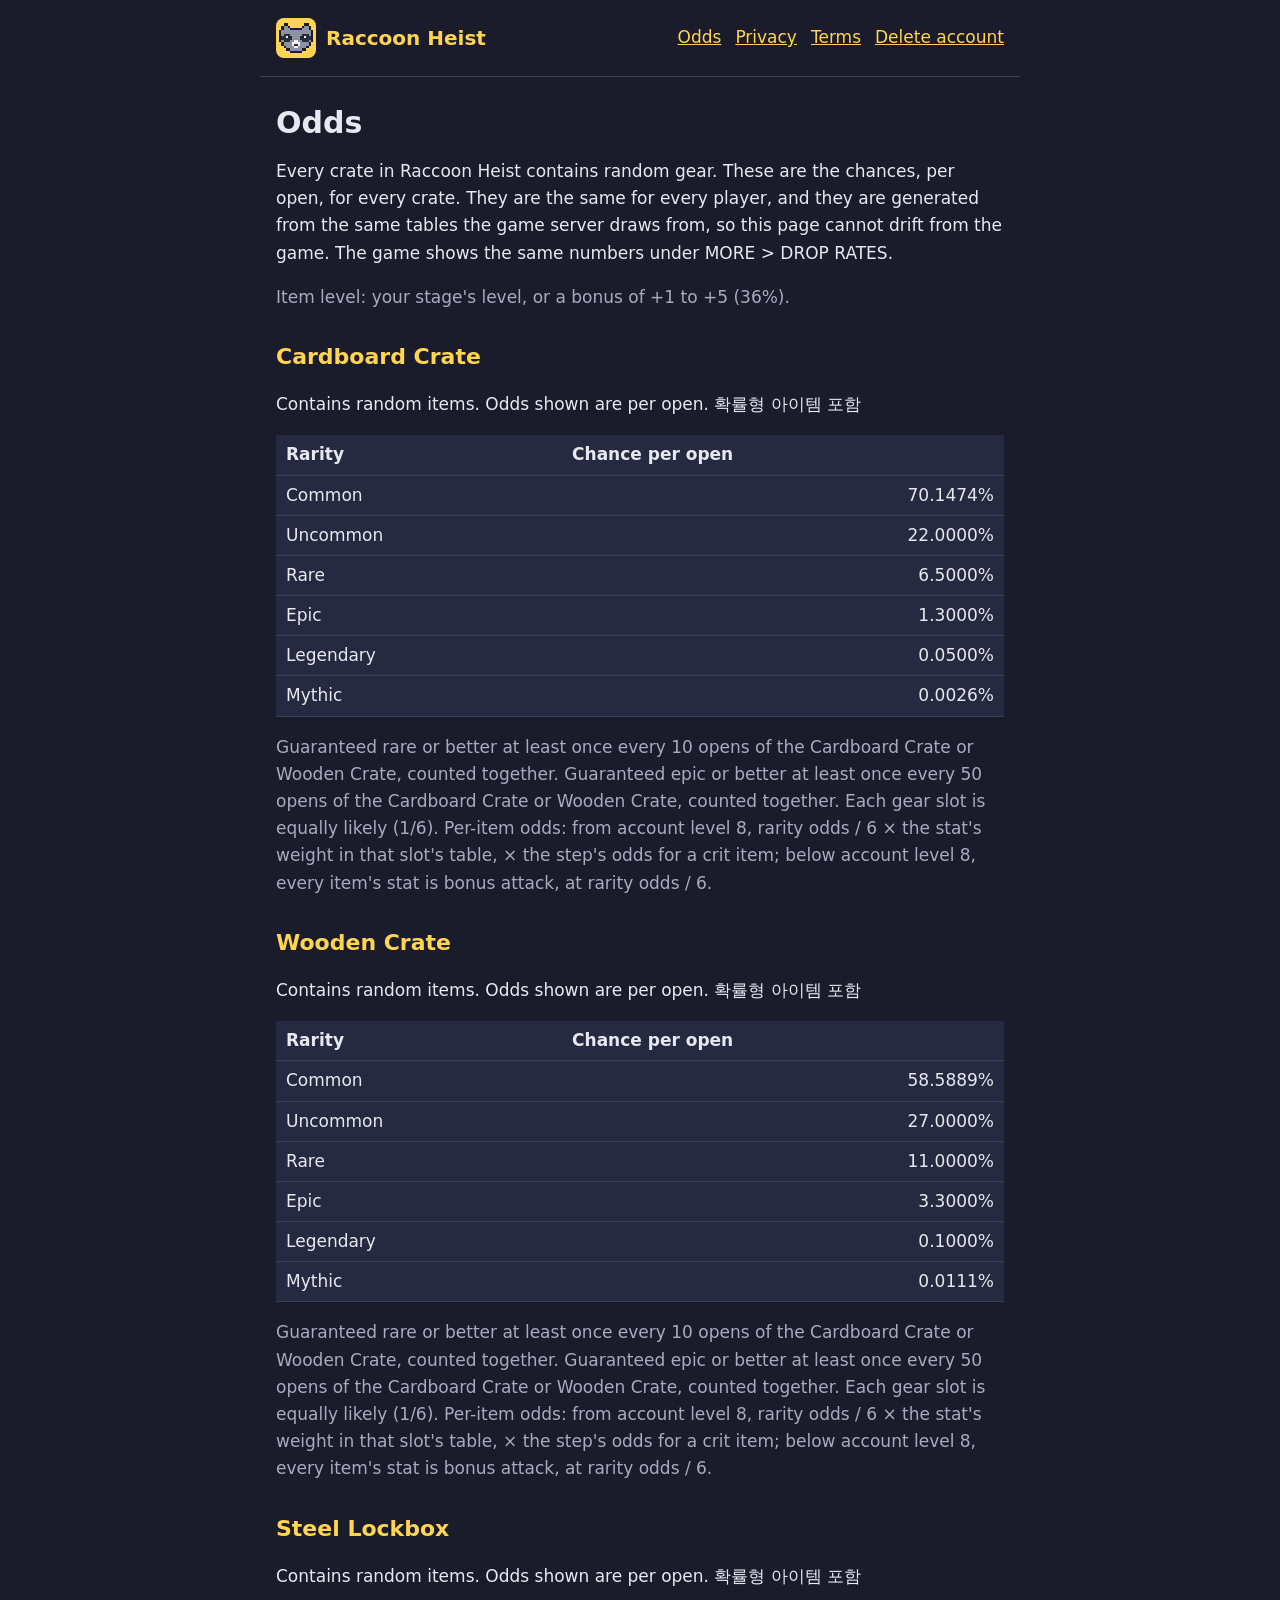
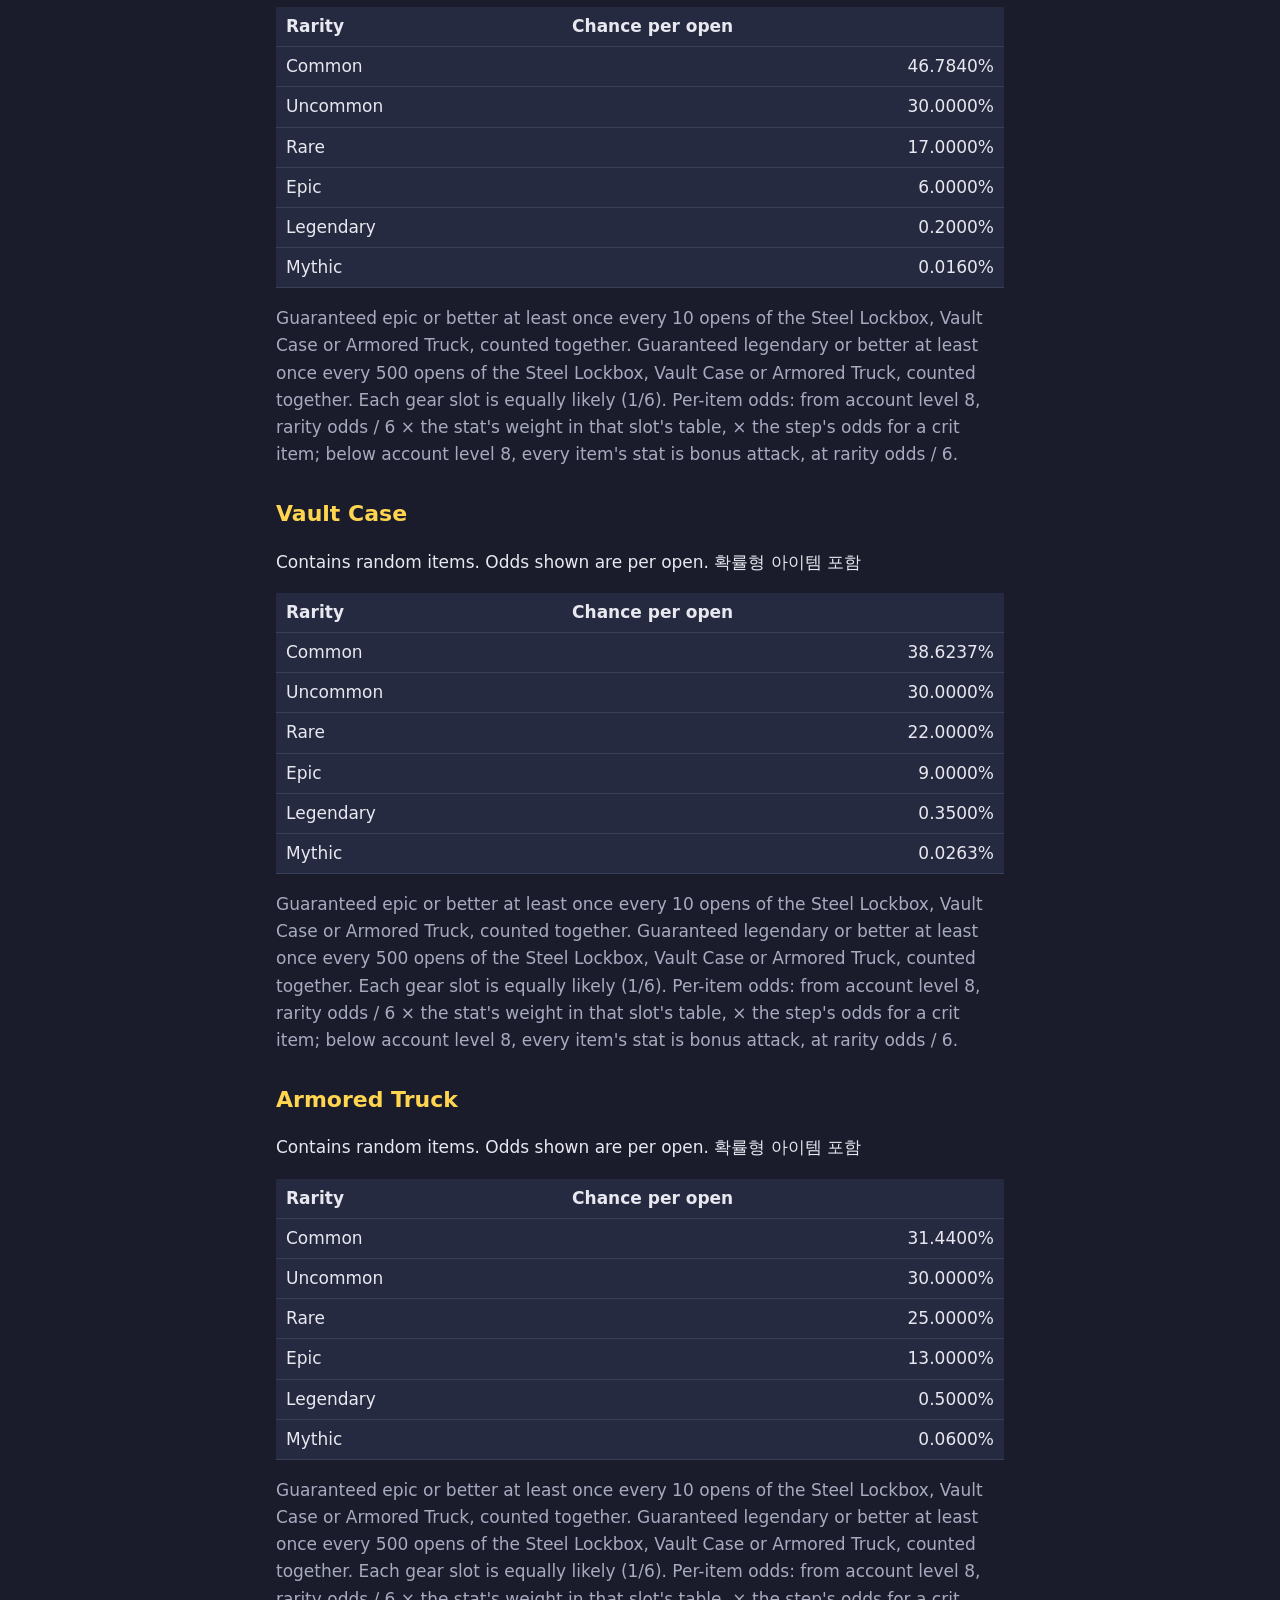
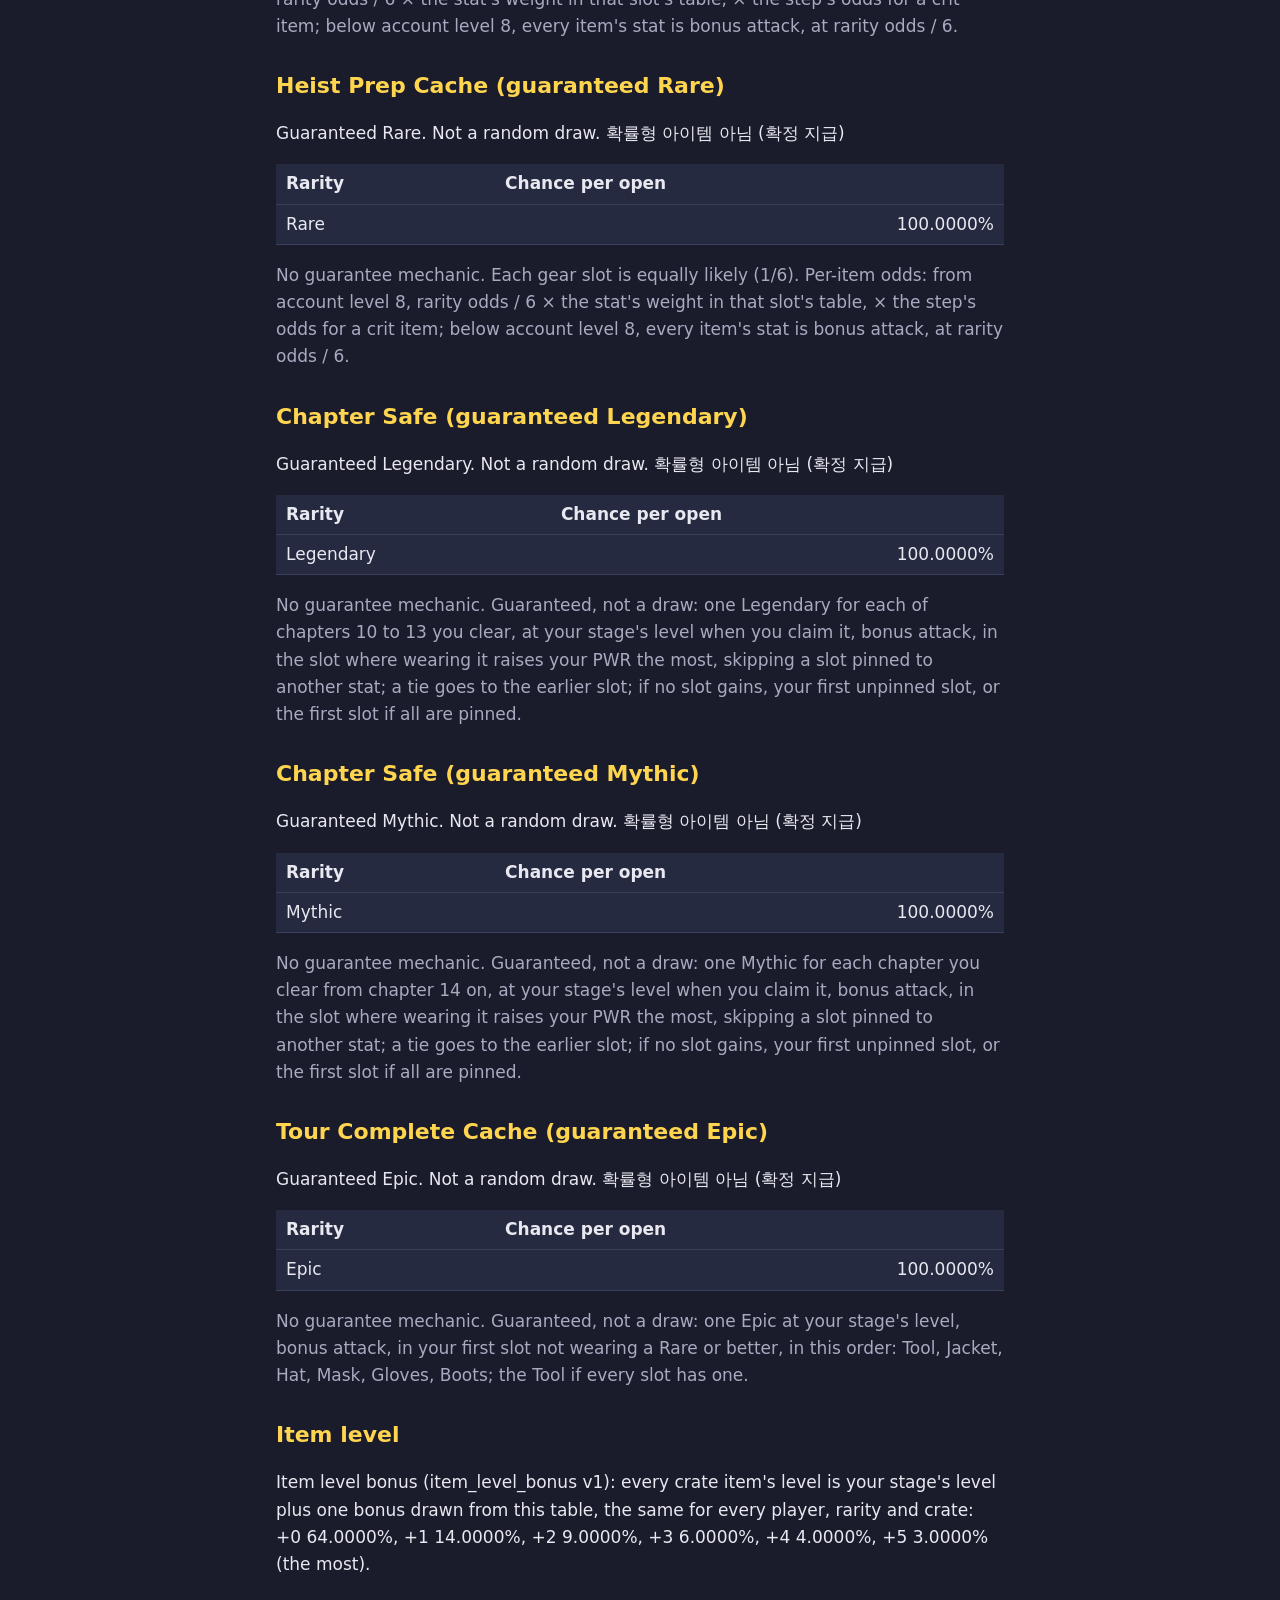
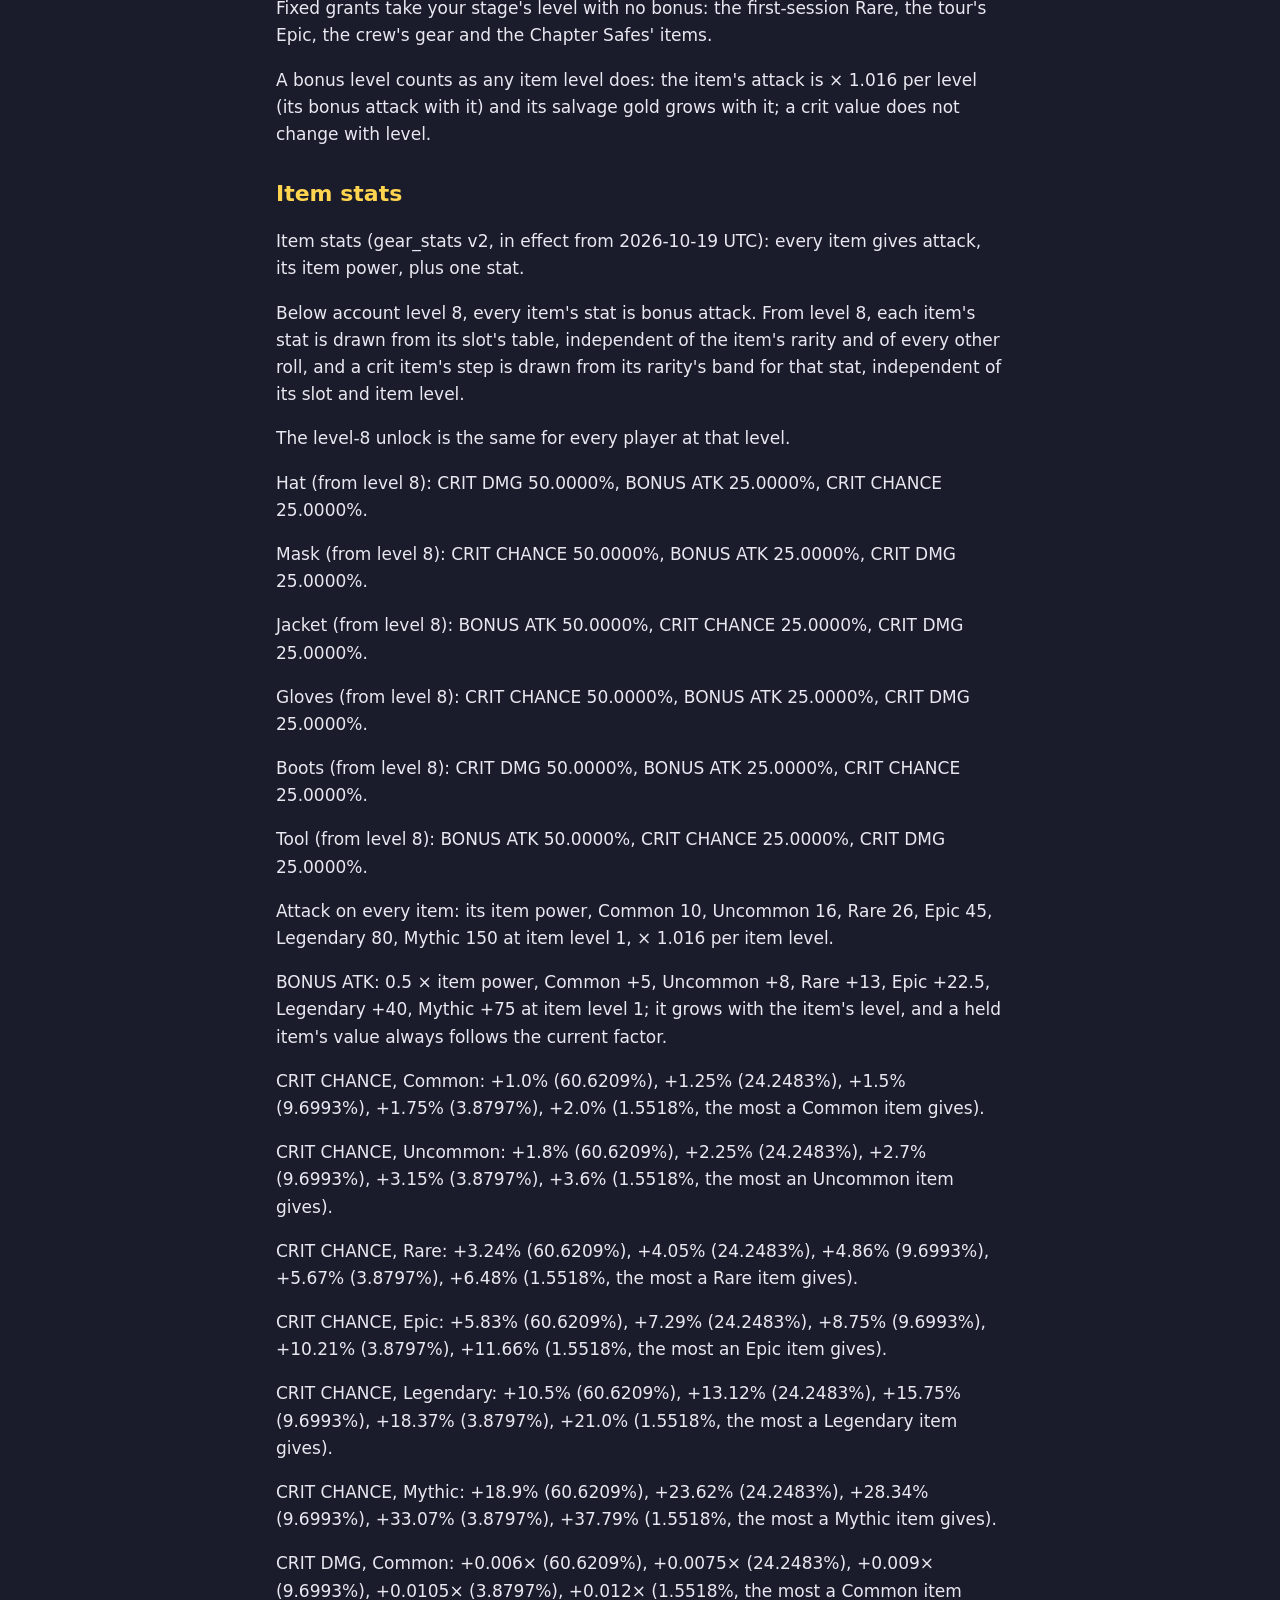
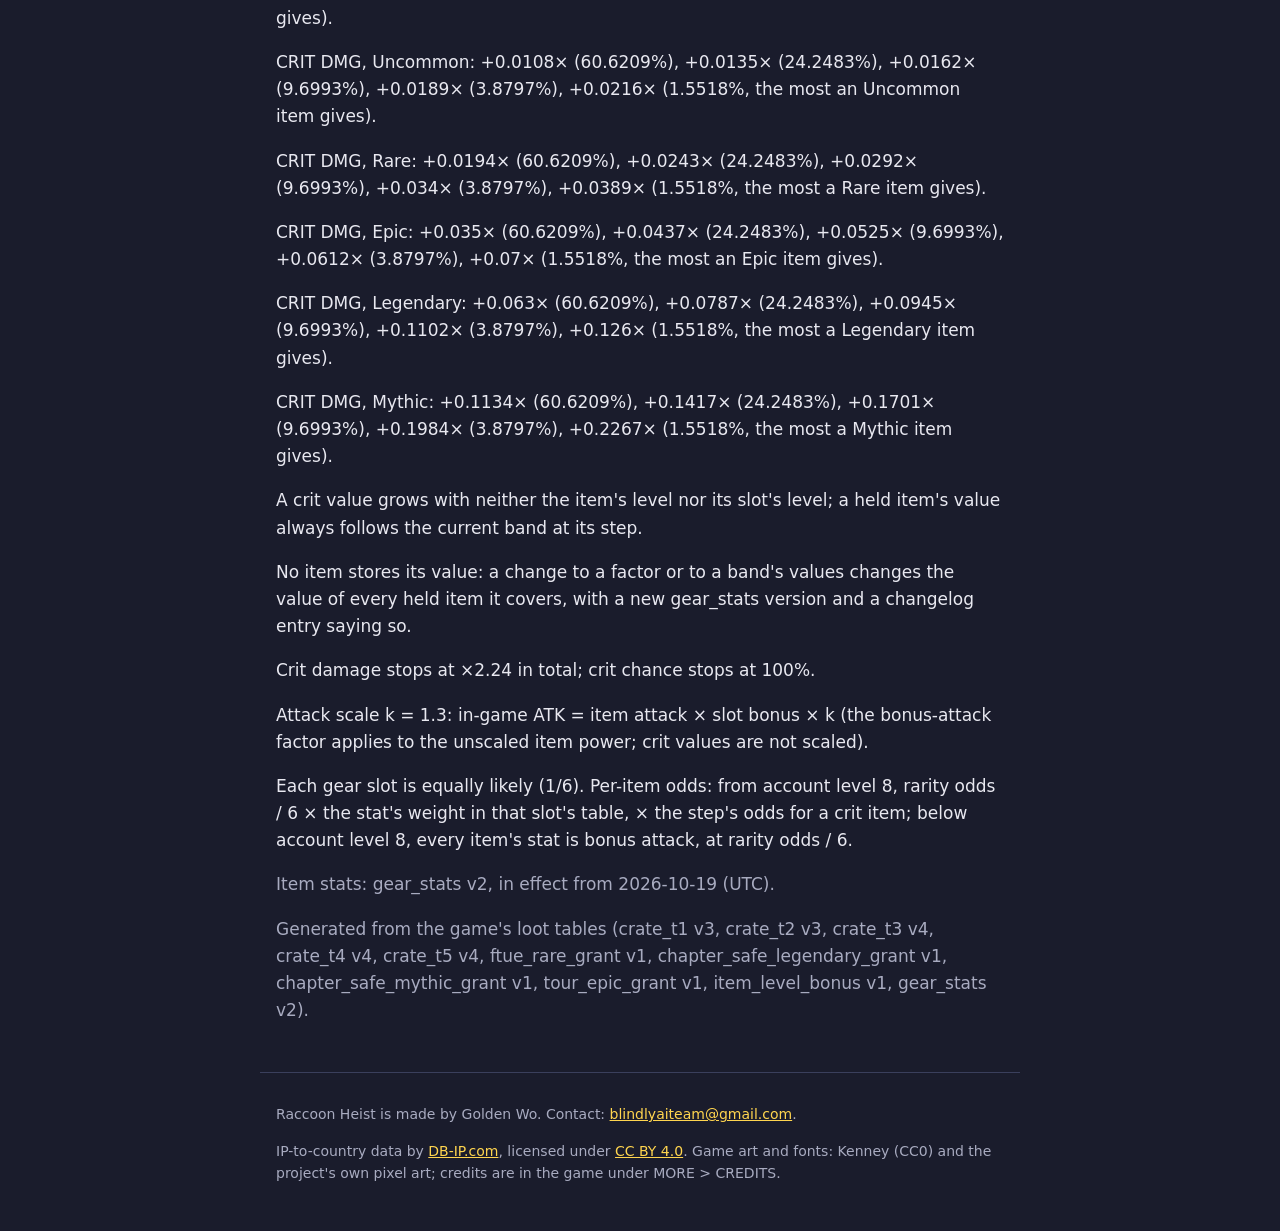
==== commit 2b0e19e2: "site: publish from project-raccoon" ====
--- a/rates/index.html
+++ b/rates/index.html
@@ -23,11 +23,13 @@
 <section class="crate"><h2>Vault Case</h2><p>Contains random items. Odds shown are per open. <span lang="ko">확률형 아이템 포함</span></p><table><thead><tr><th>Rarity</th><th class="num">Chance per open</th></tr></thead><tbody><tr><td>Common</td><td class="num">38.6237%</td></tr><tr><td>Uncommon</td><td class="num">30.0000%</td></tr><tr><td>Rare</td><td class="num">22.0000%</td></tr><tr><td>Epic</td><td class="num">9.0000%</td></tr><tr><td>Legendary</td><td class="num">0.3500%</td></tr><tr><td>Mythic</td><td class="num">0.0263%</td></tr></tbody></table><p class="muted">Guaranteed epic or better at least once every 10 opens of the Steel Lockbox, Vault Case or Armored Truck, counted together. Guaranteed legendary or better at least once every 500 opens of the Steel Lockbox, Vault Case or Armored Truck, counted together. Each gear slot is equally likely (1/6). Per-item odds: from account level 8, rarity odds / 6 × the stat's weight in that slot's table, × the step's odds for a crit item; below account level 8, every item's stat is bonus attack, at rarity odds / 6.</p></section>
 <section class="crate"><h2>Armored Truck</h2><p>Contains random items. Odds shown are per open. <span lang="ko">확률형 아이템 포함</span></p><table><thead><tr><th>Rarity</th><th class="num">Chance per open</th></tr></thead><tbody><tr><td>Common</td><td class="num">31.4400%</td></tr><tr><td>Uncommon</td><td class="num">30.0000%</td></tr><tr><td>Rare</td><td class="num">25.0000%</td></tr><tr><td>Epic</td><td class="num">13.0000%</td></tr><tr><td>Legendary</td><td class="num">0.5000%</td></tr><tr><td>Mythic</td><td class="num">0.0600%</td></tr></tbody></table><p class="muted">Guaranteed epic or better at least once every 10 opens of the Steel Lockbox, Vault Case or Armored Truck, counted together. Guaranteed legendary or better at least once every 500 opens of the Steel Lockbox, Vault Case or Armored Truck, counted together. Each gear slot is equally likely (1/6). Per-item odds: from account level 8, rarity odds / 6 × the stat's weight in that slot's table, × the step's odds for a crit item; below account level 8, every item's stat is bonus attack, at rarity odds / 6.</p></section>
 <section class="crate"><h2>Heist Prep Cache (guaranteed Rare)</h2><p>Guaranteed Rare. Not a random draw. <span lang="ko">확률형 아이템 아님 (확정 지급)</span></p><table><thead><tr><th>Rarity</th><th class="num">Chance per open</th></tr></thead><tbody><tr><td>Rare</td><td class="num">100.0000%</td></tr></tbody></table><p class="muted">No guarantee mechanic. Each gear slot is equally likely (1/6). Per-item odds: from account level 8, rarity odds / 6 × the stat's weight in that slot's table, × the step's odds for a crit item; below account level 8, every item's stat is bonus attack, at rarity odds / 6.</p></section>
+<section class="crate"><h2>Chapter Safe (guaranteed Legendary)</h2><p>Guaranteed Legendary. Not a random draw. <span lang="ko">확률형 아이템 아님 (확정 지급)</span></p><table><thead><tr><th>Rarity</th><th class="num">Chance per open</th></tr></thead><tbody><tr><td>Legendary</td><td class="num">100.0000%</td></tr></tbody></table><p class="muted">No guarantee mechanic. Guaranteed, not a draw: one Legendary for each of chapters 10 to 13 you clear, at your stage's level when you claim it, bonus attack, in the slot where wearing it raises your PWR the most, skipping a slot pinned to another stat; a tie goes to the earlier slot; if no slot gains, your first unpinned slot, or the first slot if all are pinned.</p></section>
+<section class="crate"><h2>Chapter Safe (guaranteed Mythic)</h2><p>Guaranteed Mythic. Not a random draw. <span lang="ko">확률형 아이템 아님 (확정 지급)</span></p><table><thead><tr><th>Rarity</th><th class="num">Chance per open</th></tr></thead><tbody><tr><td>Mythic</td><td class="num">100.0000%</td></tr></tbody></table><p class="muted">No guarantee mechanic. Guaranteed, not a draw: one Mythic for each chapter you clear from chapter 14 on, at your stage's level when you claim it, bonus attack, in the slot where wearing it raises your PWR the most, skipping a slot pinned to another stat; a tie goes to the earlier slot; if no slot gains, your first unpinned slot, or the first slot if all are pinned.</p></section>
 <section class="crate"><h2>Tour Complete Cache (guaranteed Epic)</h2><p>Guaranteed Epic. Not a random draw. <span lang="ko">확률형 아이템 아님 (확정 지급)</span></p><table><thead><tr><th>Rarity</th><th class="num">Chance per open</th></tr></thead><tbody><tr><td>Epic</td><td class="num">100.0000%</td></tr></tbody></table><p class="muted">No guarantee mechanic. Guaranteed, not a draw: one Epic at your stage's level, bonus attack, in your first slot not wearing a Rare or better, in this order: Tool, Jacket, Hat, Mask, Gloves, Boots; the Tool if every slot has one.</p></section>
-<section class="level"><h2>Item level</h2><p>Item level bonus (item_level_bonus v1): every crate item's level is your stage's level plus one bonus drawn from this table, the same for every player, rarity and crate: +0 64.0000%, +1 14.0000%, +2 9.0000%, +3 6.0000%, +4 4.0000%, +5 3.0000% (the most).</p><p>Fixed grants take your stage's level with no bonus: the first-session Rare, the tour's Epic and the crew's gear.</p><p>A bonus level counts as any item level does: the item's attack is × 1.016 per level (its bonus attack with it) and its salvage gold grows with it; a crit value does not change with level.</p></section>
+<section class="level"><h2>Item level</h2><p>Item level bonus (item_level_bonus v1): every crate item's level is your stage's level plus one bonus drawn from this table, the same for every player, rarity and crate: +0 64.0000%, +1 14.0000%, +2 9.0000%, +3 6.0000%, +4 4.0000%, +5 3.0000% (the most).</p><p>Fixed grants take your stage's level with no bonus: the first-session Rare, the tour's Epic, the crew's gear and the Chapter Safes' items.</p><p>A bonus level counts as any item level does: the item's attack is × 1.016 per level (its bonus attack with it) and its salvage gold grows with it; a crit value does not change with level.</p></section>
 <section class="stats"><h2>Item stats</h2><p>Item stats (gear_stats v2, in effect from 2026-10-19 UTC): every item gives attack, its item power, plus one stat.</p><p>Below account level 8, every item's stat is bonus attack. From level 8, each item's stat is drawn from its slot's table, independent of the item's rarity and of every other roll, and a crit item's step is drawn from its rarity's band for that stat, independent of its slot and item level.</p><p>The level-8 unlock is the same for every player at that level.</p><p>Hat (from level 8): CRIT DMG 50.0000%, BONUS ATK 25.0000%, CRIT CHANCE 25.0000%.</p><p>Mask (from level 8): CRIT CHANCE 50.0000%, BONUS ATK 25.0000%, CRIT DMG 25.0000%.</p><p>Jacket (from level 8): BONUS ATK 50.0000%, CRIT CHANCE 25.0000%, CRIT DMG 25.0000%.</p><p>Gloves (from level 8): CRIT CHANCE 50.0000%, BONUS ATK 25.0000%, CRIT DMG 25.0000%.</p><p>Boots (from level 8): CRIT DMG 50.0000%, BONUS ATK 25.0000%, CRIT CHANCE 25.0000%.</p><p>Tool (from level 8): BONUS ATK 50.0000%, CRIT CHANCE 25.0000%, CRIT DMG 25.0000%.</p><p>Attack on every item: its item power, Common 10, Uncommon 16, Rare 26, Epic 45, Legendary 80, Mythic 150 at item level 1, × 1.016 per item level.</p><p>BONUS ATK: 0.5 × item power, Common +5, Uncommon +8, Rare +13, Epic +22.5, Legendary +40, Mythic +75 at item level 1; it grows with the item's level, and a held item's value always follows the current factor.</p><p>CRIT CHANCE, Common: +1.0% (60.6209%), +1.25% (24.2483%), +1.5% (9.6993%), +1.75% (3.8797%), +2.0% (1.5518%, the most a Common item gives).</p><p>CRIT CHANCE, Uncommon: +1.8% (60.6209%), +2.25% (24.2483%), +2.7% (9.6993%), +3.15% (3.8797%), +3.6% (1.5518%, the most an Uncommon item gives).</p><p>CRIT CHANCE, Rare: +3.24% (60.6209%), +4.05% (24.2483%), +4.86% (9.6993%), +5.67% (3.8797%), +6.48% (1.5518%, the most a Rare item gives).</p><p>CRIT CHANCE, Epic: +5.83% (60.6209%), +7.29% (24.2483%), +8.75% (9.6993%), +10.21% (3.8797%), +11.66% (1.5518%, the most an Epic item gives).</p><p>CRIT CHANCE, Legendary: +10.5% (60.6209%), +13.12% (24.2483%), +15.75% (9.6993%), +18.37% (3.8797%), +21.0% (1.5518%, the most a Legendary item gives).</p><p>CRIT CHANCE, Mythic: +18.9% (60.6209%), +23.62% (24.2483%), +28.34% (9.6993%), +33.07% (3.8797%), +37.79% (1.5518%, the most a Mythic item gives).</p><p>CRIT DMG, Common: +0.006× (60.6209%), +0.0075× (24.2483%), +0.009× (9.6993%), +0.0105× (3.8797%), +0.012× (1.5518%, the most a Common item gives).</p><p>CRIT DMG, Uncommon: +0.0108× (60.6209%), +0.0135× (24.2483%), +0.0162× (9.6993%), +0.0189× (3.8797%), +0.0216× (1.5518%, the most an Uncommon item gives).</p><p>CRIT DMG, Rare: +0.0194× (60.6209%), +0.0243× (24.2483%), +0.0292× (9.6993%), +0.034× (3.8797%), +0.0389× (1.5518%, the most a Rare item gives).</p><p>CRIT DMG, Epic: +0.035× (60.6209%), +0.0437× (24.2483%), +0.0525× (9.6993%), +0.0612× (3.8797%), +0.07× (1.5518%, the most an Epic item gives).</p><p>CRIT DMG, Legendary: +0.063× (60.6209%), +0.0787× (24.2483%), +0.0945× (9.6993%), +0.1102× (3.8797%), +0.126× (1.5518%, the most a Legendary item gives).</p><p>CRIT DMG, Mythic: +0.1134× (60.6209%), +0.1417× (24.2483%), +0.1701× (9.6993%), +0.1984× (3.8797%), +0.2267× (1.5518%, the most a Mythic item gives).</p><p>A crit value grows with neither the item's level nor its slot's level; a held item's value always follows the current band at its step.</p><p>No item stores its value: a change to a factor or to a band's values changes the value of every held item it covers, with a new gear_stats version and a changelog entry saying so.</p><p>Crit damage stops at ×2.24 in total; crit chance stops at 100%.</p><p>Attack scale k = 1.3: in-game ATK = item attack × slot bonus × k (the bonus-attack factor applies to the unscaled item power; crit values are not scaled).</p><p>Each gear slot is equally likely (1/6). Per-item odds: from account level 8, rarity odds / 6 × the stat's weight in that slot's table, × the step's odds for a crit item; below account level 8, every item's stat is bonus attack, at rarity odds / 6.</p></section>
 <p class="muted">Item stats: gear_stats v2, in effect from 2026-10-19 (UTC).</p>
-<p class="muted">Generated from the game's loot tables (crate_t1 v3, crate_t2 v3, crate_t3 v4, crate_t4 v4, crate_t5 v4, ftue_rare_grant v1, tour_epic_grant v1, item_level_bonus v1, gear_stats v2).</p>
+<p class="muted">Generated from the game's loot tables (crate_t1 v3, crate_t2 v3, crate_t3 v4, crate_t4 v4, crate_t5 v4, ftue_rare_grant v1, chapter_safe_legendary_grant v1, chapter_safe_mythic_grant v1, tour_epic_grant v1, item_level_bonus v1, gear_stats v2).</p>
 
 </main>
 <footer>
